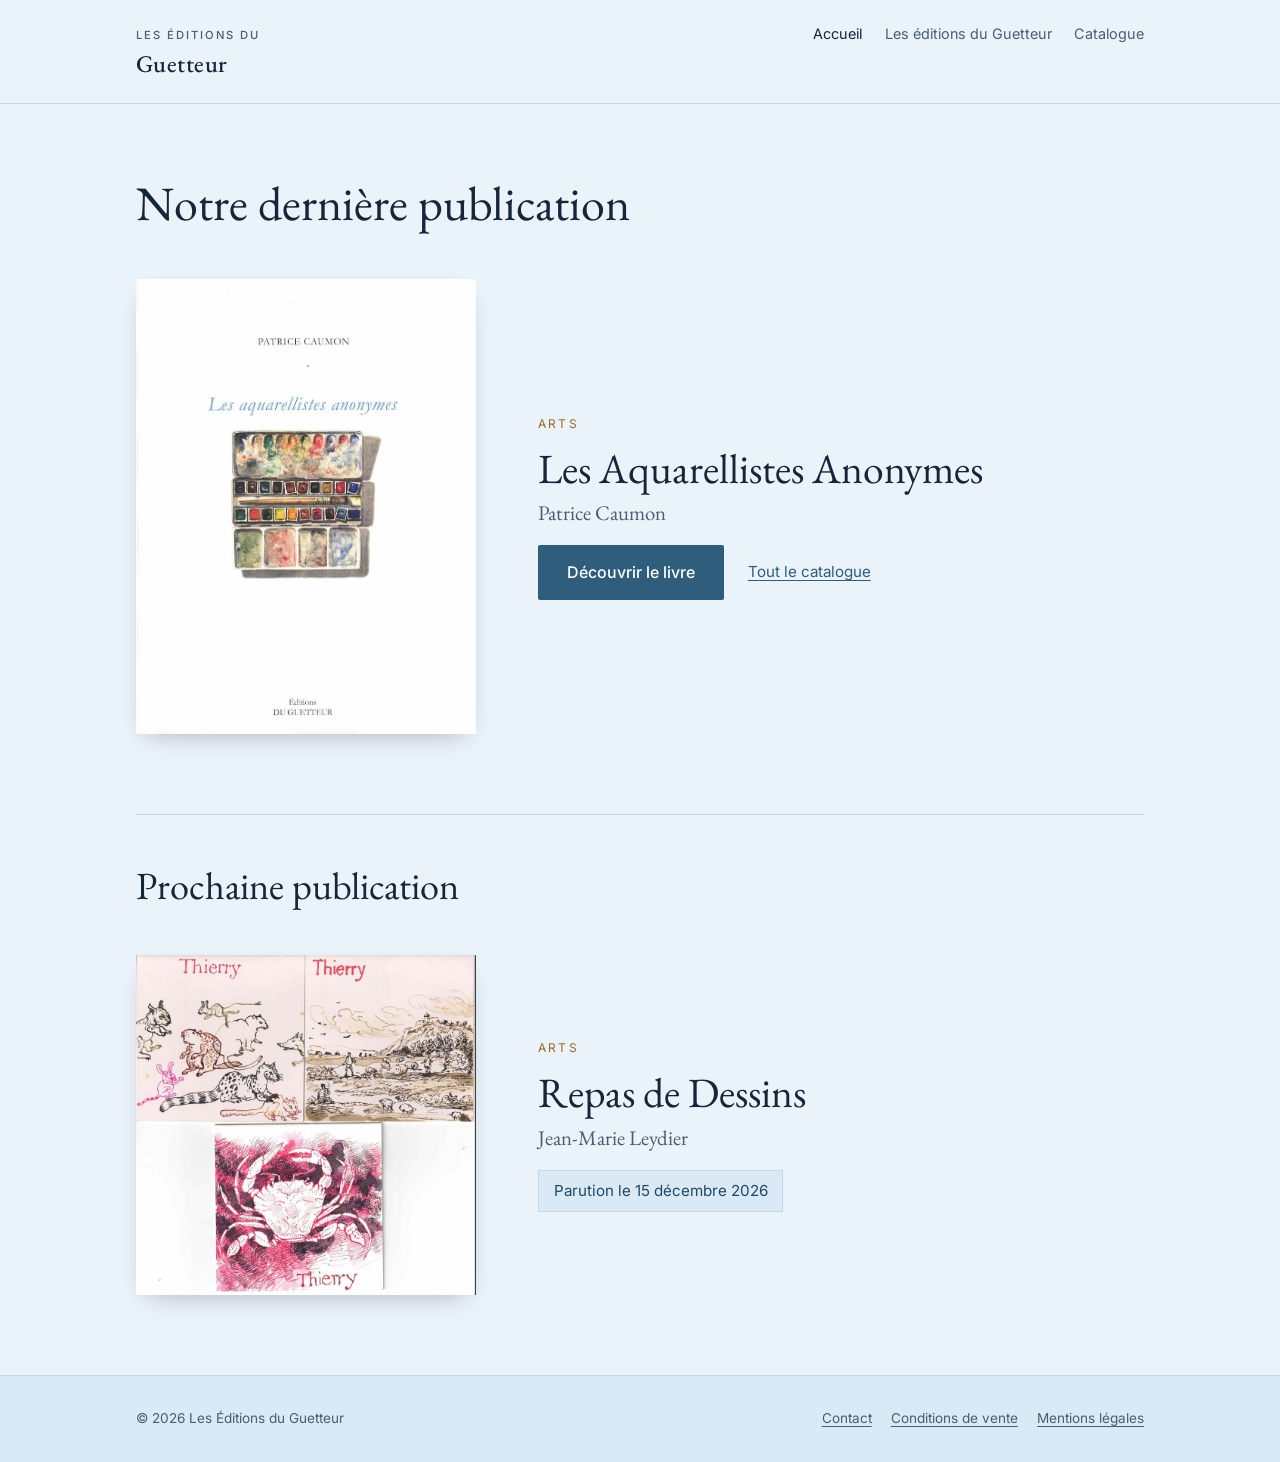
==== index.html @ 60688004 "Prochaine publication, livres à paraître, texte de la maison, détails du livre Co-Authored-By: Claud" ====
<!doctype html>
<html lang="fr">
<head>
  <meta charset="utf-8">
  <meta name="viewport" content="width=device-width, initial-scale=1">
  <meta name="robots" content="noindex"><!-- maquette : à retirer au lancement -->
  <title>Les Éditions du Guetteur</title>
  <meta name="description" content="Les Éditions du Guetteur publient quelques livres par an, en petite série.">
  <link rel="preconnect" href="https://fonts.googleapis.com">
  <link rel="preconnect" href="https://fonts.gstatic.com" crossorigin>
  <link href="https://fonts.googleapis.com/css2?family=EB+Garamond:ital,wght@0,400;0,500;1,400&family=Inter:wght@400;500&display=swap" rel="stylesheet">
  <link rel="stylesheet" href="style.css">
</head>
<body>
  <header class="entete">
    <div class="conteneur">
      <a class="marque" href="index.html"><small>Les Éditions du</small>Guetteur</a>
      <nav class="nav">
        <a href="index.html" aria-current="page">Accueil</a>
        <a href="a-propos.html">Les éditions du Guetteur</a>
        <a href="catalogue.html">Catalogue</a>
      </nav>
    </div>
  </header>

  <main class="conteneur">
    <section class="intro intro-courte">
      <h1>Notre dernière publication</h1>
    </section>

    <!-- Dernière parution : à remplacer par le nouveau livre à chaque publication
         (le livre figure aussi dans catalogue.html, dans sa rubrique) -->
    <section class="a-la-une" aria-labelledby="titre-une">
      <a class="a-la-une-couverture" href="livres/les-aquarellistes-anonymes.html" tabindex="-1" aria-hidden="true">
        <img class="couverture-img" src="img/aquarellistes-couverture.jpg" alt="" width="747" height="1000">
      </a>
      <div>
        <p class="surtitre">Arts</p>
        <h2 id="titre-une"><a href="livres/les-aquarellistes-anonymes.html">Les Aquarellistes Anonymes</a></h2>
        <p class="auteur">Patrice Caumon</p>
        <p class="liens">
          <a class="bouton" href="livres/les-aquarellistes-anonymes.html">Découvrir le livre</a>
          <a href="catalogue.html">Tout le catalogue</a>
        </p>
      </div>
    </section>

    <!-- Prochaine publication : à la date de sortie, ce livre devient la « dernière publication »
         ci-dessus et rejoint catalogue.html, dans sa rubrique -->
    <section class="a-venir" aria-labelledby="titre-a-venir" data-sortie="2026-12-15">
      <h2 class="titre-section" id="titre-a-venir">Prochaine publication</h2>
      <div class="a-la-une">
        <div class="a-la-une-couverture">
          <img class="couverture-img" src="img/repas-de-dessins-couverture.jpg" alt="Trois dessins de Jean-Marie Leydier : une ronde d'animaux, un paysage à l'encre sépia, un crabe rose et noir" width="900" height="900" loading="lazy">
        </div>
        <div>
          <p class="surtitre">Arts</p>
          <h3>Repas de Dessins</h3>
          <p class="auteur">Jean-Marie Leydier</p>
          <p class="sortie">Parution le <time datetime="2026-12-15">15 décembre 2026</time></p>
        </div>
      </div>
    </section>
  </main>

  <footer class="pied">
    <div class="conteneur">
      <span>© 2026 Les Éditions du Guetteur</span>
      <nav>
        <a href="a-propos.html">Contact</a>
        <a href="cgv.html">Conditions de vente</a>
        <a href="mentions-legales.html">Mentions légales</a>
      </nav>
    </div>
  </footer>
</body>
</html>
---- style.css ----
/* Les Éditions du Guetteur — feuille de style unique */

:root {
  --papier: #eaf3fa;        /* bleu clair */
  --papier-2: #d9e9f5;
  --encre: #16263a;
  --encre-douce: #4a5d72;
  --filet: #c3d7e8;
  --accent: #2f5d7c;        /* bleu aquarelle */
  --accent-fonce: #234863;
  --ocre: #9a6a28;
  --largeur: 1040px;
  --serif: "EB Garamond", Garamond, Georgia, serif;
  --sans: "Inter", system-ui, -apple-system, sans-serif;
}

* { box-sizing: border-box; }

html { -webkit-text-size-adjust: 100%; }

body {
  margin: 0;
  background: var(--papier);
  color: var(--encre);
  font-family: var(--serif);
  font-size: 1.2rem;
  line-height: 1.6;
}

img { max-width: 100%; display: block; }

a { color: var(--accent); text-underline-offset: 3px; }
a:hover { color: var(--accent-fonce); }

.conteneur {
  max-width: var(--largeur);
  margin: 0 auto;
  padding: 0 16px;
}

/* En-tête */

.entete {
  border-bottom: 1px solid var(--filet);
}
.entete .conteneur {
  display: flex;
  align-items: baseline;
  justify-content: space-between;
  gap: 1rem;
  flex-wrap: wrap;
  padding-top: 1.4rem;
  padding-bottom: 1.2rem;
}
.marque {
  font-size: 1.5rem;
  font-weight: 500;
  letter-spacing: .02em;
  color: var(--encre);
  text-decoration: none;
}
.marque small {
  display: block;
  font-family: var(--sans);
  font-size: .7rem;
  letter-spacing: .18em;
  text-transform: uppercase;
  color: var(--encre-douce);
}
.nav { display: flex; flex-wrap: wrap; gap: .4rem 1.4rem; font-family: var(--sans); font-size: .9rem; }
.nav a { color: var(--encre-douce); text-decoration: none; }
.nav a:hover, .nav a[aria-current] { color: var(--encre); }

/* Accueil */

.intro {
  padding: 4.5rem 0 3rem;
  max-width: 40rem;
}
.intro h1 {
  font-weight: 400;
  font-size: clamp(2rem, 5vw, 3rem);
  line-height: 1.15;
  margin: 0 0 1rem;
}
.intro p { color: var(--encre-douce); margin: 0; }

.surtitre {
  font-family: var(--sans);
  font-size: .75rem;
  letter-spacing: .18em;
  text-transform: uppercase;
  color: var(--ocre);
  margin: 0 0 .8rem;
}

/* Accueil : dernière parution */

.a-la-une {
  display: grid;
  grid-template-columns: minmax(0, 4fr) minmax(0, 7fr);
  gap: 3.5rem;
  align-items: center;
  padding: 1rem 0 5rem;
}
.a-la-une-couverture { display: block; max-width: 340px; color: inherit; text-decoration: none; }
.a-la-une-couverture:hover .couverture { transform: translateY(-4px); box-shadow: 0 18px 30px -12px rgba(31,29,26,.35); }
.a-la-une h2 {
  font-weight: 400;
  font-size: clamp(1.8rem, 4vw, 2.6rem);
  line-height: 1.1;
  margin: 0 0 .3rem;
}
.a-la-une h2 a { color: var(--encre); text-decoration: none; }
.a-la-une h2 a:hover { color: var(--accent); }
.a-la-une .auteur { font-size: 1.3rem; color: var(--encre-douce); margin: 0 0 1rem; }
.a-la-une .details { font-family: var(--sans); font-size: .9rem; color: var(--encre-douce); margin: 0 0 2rem; }
.a-la-une .liens { display: flex; align-items: center; gap: 1.5rem; flex-wrap: wrap; margin: 0; }
.a-la-une .liens a:not(.bouton) { font-family: var(--sans); font-size: .95rem; }

/* Accueil : prochaine publication */

.a-venir { border-top: 1px solid var(--filet); padding-top: 3rem; }
.titre-section {
  font-weight: 400;
  font-size: clamp(1.8rem, 4vw, 2.4rem);
  line-height: 1.15;
  margin: 0 0 2rem;
}
.a-venir h3 {
  font-weight: 400;
  font-size: clamp(1.8rem, 4vw, 2.6rem);
  line-height: 1.1;
  margin: 0 0 .3rem;
}
.a-venir .sortie {
  display: inline-block;
  font-family: var(--sans);
  font-size: .95rem;
  color: var(--accent-fonce);
  background: var(--papier-2);
  border: 1px solid var(--filet);
  padding: .5rem .9rem;
  margin: 0;
}
.a-venir .a-la-une-couverture,
.a-venir .a-la-une > div > * { animation: none; }

/* Accueil : apparition en douceur (CSS seul, sans JavaScript) */

@keyframes apparaitre {
  from { opacity: 0; transform: translateY(18px); }
  to   { opacity: 1; transform: none; }
}
@keyframes poser-livre {
  from { opacity: 0; transform: translateY(28px) rotate(-2deg); }
  to   { opacity: 1; transform: none; }
}
.intro-courte h1 { animation: apparaitre .9s ease-out both; }
.a-la-une-couverture { animation: poser-livre 1.1s cubic-bezier(.2,.7,.2,1) .25s both; }
.a-la-une > div > * { animation: apparaitre .8s ease-out both; }
.a-la-une > div > :nth-child(1) { animation-delay: .6s; }
.a-la-une > div > :nth-child(2) { animation-delay: .75s; }
.a-la-une > div > :nth-child(3) { animation-delay: .9s; }
.a-la-une > div > :nth-child(4) { animation-delay: 1.1s; }
.a-la-une .bouton { transition: background .2s ease, transform .2s ease; }
.a-la-une .bouton:hover { transform: translateY(-2px); }

@media (prefers-reduced-motion: reduce) {
  .intro-courte h1, .a-la-une-couverture, .a-la-une > div > * { animation: none; }
}

/* Catalogue : livre à paraître */

.catalogue { align-items: start; }
.vignette { position: relative; }
.bandeau {
  position: absolute;
  top: .7rem;
  left: .7rem;
  font-family: var(--sans);
  font-size: .72rem;
  font-weight: 500;
  letter-spacing: .12em;
  text-transform: uppercase;
  color: #fff;
  background: var(--accent);
  padding: .35rem .6rem;
}
.fiche-a-paraitre { cursor: default; }
.bandeau-bas { top: auto; left: auto; bottom: 2.6rem; right: .7rem; }

/* Livres tests (fictifs, à retirer avant le lancement) */
.fiche-test { cursor: default; }
.bandeau-test { background: var(--ocre); top: auto; left: auto; bottom: 2.6rem; right: .7rem; }
.vignette .bandeau { z-index: 1; }
.couverture.teinte-ocre::before {
  background:
    radial-gradient(ellipse 50% 35% at 35% 60%, rgba(192,138,62,.45), transparent 70%),
    radial-gradient(ellipse 35% 25% at 70% 70%, rgba(154,106,40,.30), transparent 70%);
}
.couverture.teinte-vert::before {
  background:
    radial-gradient(ellipse 50% 35% at 40% 60%, rgba(122,150,98,.45), transparent 70%),
    radial-gradient(ellipse 35% 25% at 70% 50%, rgba(47,93,124,.25), transparent 70%);
}
.couverture.teinte-gris::before {
  background:
    radial-gradient(ellipse 55% 35% at 45% 62%, rgba(74,93,114,.40), transparent 70%),
    radial-gradient(ellipse 30% 22% at 70% 72%, rgba(22,38,58,.25), transparent 70%);
}
.fiche .details-fiche { font-family: var(--sans); font-size: .8rem; line-height: 1.5; margin-top: .4rem; }

/* Catalogue : rubriques */

.intro-courte { padding-bottom: 1rem; }
.rubrique { padding: 1.5rem 0 1rem; border-top: 1px solid var(--filet); }
.rubrique:last-child { padding-bottom: 4rem; }
.rubrique h2 { font-weight: 500; font-size: 1.6rem; margin: 0 0 1.5rem; }
.rubrique .catalogue { padding: 0 0 2rem; }
.rubrique .vide { color: var(--encre-douce); font-style: italic; margin: 0 0 2rem; }

.catalogue {
  display: grid;
  grid-template-columns: repeat(auto-fill, minmax(150px, 230px));
  gap: 2.5rem 1.5rem;
  padding: 1rem 0 5rem;
}
.fiche { text-decoration: none; color: inherit; }
.fiche h3 { font-weight: 500; font-size: 1.25rem; margin: 1rem 0 .1rem; line-height: 1.25; }
.fiche p { margin: 0; color: var(--encre-douce); font-size: 1rem; }
.fiche:hover .couverture { transform: translateY(-4px); box-shadow: 0 18px 30px -12px rgba(31,29,26,.35); }

/* Vraie couverture (image) */

.couverture-img {
  width: 100%;
  height: auto;
  background: #fff;
  box-shadow: 0 10px 24px -12px rgba(31,29,26,.35);
  transition: transform .25s ease, box-shadow .25s ease;
}
.fiche:hover .couverture-img,
.a-la-une-couverture:hover .couverture-img { transform: translateY(-4px); box-shadow: 0 18px 30px -12px rgba(31,29,26,.35); }
.livre .couverture-img { max-width: 420px; }

/* Couverture typographique (en attendant la vraie) */

.couverture {
  aspect-ratio: 2 / 3;
  position: relative;
  overflow: hidden;
  background: #fbf9f4;
  box-shadow: 0 10px 24px -12px rgba(31,29,26,.35);
  transition: transform .25s ease, box-shadow .25s ease;
  display: flex;
  flex-direction: column;
  justify-content: space-between;
  padding: 9% 10%;
  color: var(--encre);
}
.couverture::before {
  content: "";
  position: absolute;
  inset: -10%;
  background:
    radial-gradient(ellipse 45% 30% at 30% 55%, rgba(47,93,124,.38), transparent 70%),
    radial-gradient(ellipse 35% 28% at 68% 62%, rgba(192,138,62,.35), transparent 70%),
    radial-gradient(ellipse 30% 22% at 52% 74%, rgba(122,150,98,.30), transparent 70%);
  filter: blur(6px);
}
.couverture > * { position: relative; }
.couverture .c-auteur {
  font-family: var(--sans);
  font-size: clamp(.55rem, 1.6vw, .8rem);
  letter-spacing: .2em;
  text-transform: uppercase;
}
.couverture .c-titre {
  font-size: clamp(1.3rem, 4vw, 2.2rem);
  line-height: 1.05;
  font-weight: 500;
}
.couverture .c-editeur {
  font-family: var(--sans);
  font-size: clamp(.5rem, 1.4vw, .7rem);
  letter-spacing: .14em;
  text-transform: uppercase;
  color: var(--encre-douce);
}

/* Page livre */

.livre {
  display: grid;
  grid-template-columns: minmax(0, 5fr) minmax(0, 7fr);
  gap: 4rem;
  padding: 4rem 0;
  align-items: start;
}
.livre h1 {
  font-weight: 400;
  font-size: clamp(2rem, 5vw, 3rem);
  line-height: 1.1;
  margin: 0 0 .3rem;
}
.livre .auteur { font-size: 1.3rem; color: var(--encre-douce); margin: 0 0 2rem; }

.achat {
  display: flex;
  align-items: center;
  gap: 1.5rem;
  flex-wrap: wrap;
  padding: 1.4rem 0;
  border-top: 1px solid var(--filet);
  border-bottom: 1px solid var(--filet);
  margin-bottom: 2rem;
}
.prix { font-size: 2rem; }
.prix small { display: block; font-family: var(--sans); font-size: .75rem; color: var(--encre-douce); }
.bouton {
  display: inline-block;
  background: var(--accent);
  color: #fff;
  font-family: var(--sans);
  font-size: 1rem;
  font-weight: 500;
  padding: .9rem 1.8rem;
  border-radius: 2px;
  text-decoration: none;
}
.bouton:hover { background: var(--accent-fonce); color: #fff; }
.achat .note { font-family: var(--sans); font-size: .8rem; color: var(--encre-douce); flex-basis: 100%; margin: 0; }

.caracteristiques {
  font-family: var(--sans);
  font-size: .9rem;
  display: grid;
  grid-template-columns: auto 1fr;
  gap: .4rem 1.5rem;
  margin: 2rem 0 0;
}
.caracteristiques dt { color: var(--encre-douce); }
.caracteristiques dd { margin: 0; }

.photo-lecture { margin: 3rem 0 0; }
.photo-lecture figcaption { font-family: var(--sans); font-size: .8rem; color: var(--encre-douce); margin-top: .5rem; }

/* Page livre : l'auteur, extraits */

.livre-suite { border-top: 1px solid var(--filet); padding: 2.5rem 0; }
.livre-suite:last-child { padding-bottom: 5rem; }
.livre-suite h2 { font-weight: 500; font-size: 1.6rem; margin: 0 0 1.2rem; }
.livre-suite > p { max-width: 42rem; }
.pages-livre { margin: 0 0 2.5rem; }
.pages-livre img { width: 100%; height: auto; box-shadow: 0 10px 24px -12px rgba(31,29,26,.35); }
.pages-livre figcaption { font-family: var(--sans); font-size: .8rem; color: var(--encre-douce); margin-top: .5rem; }
.extraits { max-width: 42rem; }
.extraits blockquote { margin: 0; padding: 0 0 1.6rem; font-style: italic; }
.extraits blockquote + blockquote::before { content: "★"; display: block; text-align: center; font-style: normal; font-size: .9rem; color: var(--encre-douce); margin-bottom: 1.6rem; }
.extraits p { margin: 0; }

/* Pages de texte */

.texte { max-width: 42rem; padding: 4rem 0 5rem; }
.texte h1 { font-weight: 400; font-size: 2.4rem; margin: 0 0 2rem; }
.texte h2 { font-weight: 500; font-size: 1.35rem; margin: 2.2rem 0 .6rem; }
.texte .chapeau { font-size: 1.4rem; margin-bottom: 1.4rem; }
.domaines { list-style: none; padding: 0; margin: .4rem 0 1.6rem; display: flex; flex-wrap: wrap; gap: .6rem; }
.domaines a {
  display: inline-block;
  font-family: var(--sans);
  font-size: .9rem;
  text-decoration: none;
  color: var(--accent-fonce);
  background: var(--papier-2);
  border: 1px solid var(--filet);
  padding: .45rem .9rem;
}
.domaines a:hover { background: var(--filet); }

/* Pied de page */

.pied {
  border-top: 1px solid var(--filet);
  background: var(--papier-2);
  font-family: var(--sans);
  font-size: .85rem;
  color: var(--encre-douce);
}
.pied .conteneur {
  display: flex;
  justify-content: space-between;
  gap: 1rem;
  flex-wrap: wrap;
  padding-top: 2rem;
  padding-bottom: 2rem;
}
.pied a { color: var(--encre-douce); }
.pied nav { display: flex; gap: 1.2rem; flex-wrap: wrap; }

@media (max-width: 720px) {
  .livre { grid-template-columns: 1fr; gap: 2rem; padding: 2rem 0; }
  .livre .couverture, .livre .couverture-img { max-width: 280px; }
  .intro { padding: 3rem 0 2rem; }
  .a-la-une { grid-template-columns: 1fr; gap: 2rem; padding-bottom: 3.5rem; }
  .a-la-une-couverture { max-width: 260px; }
}
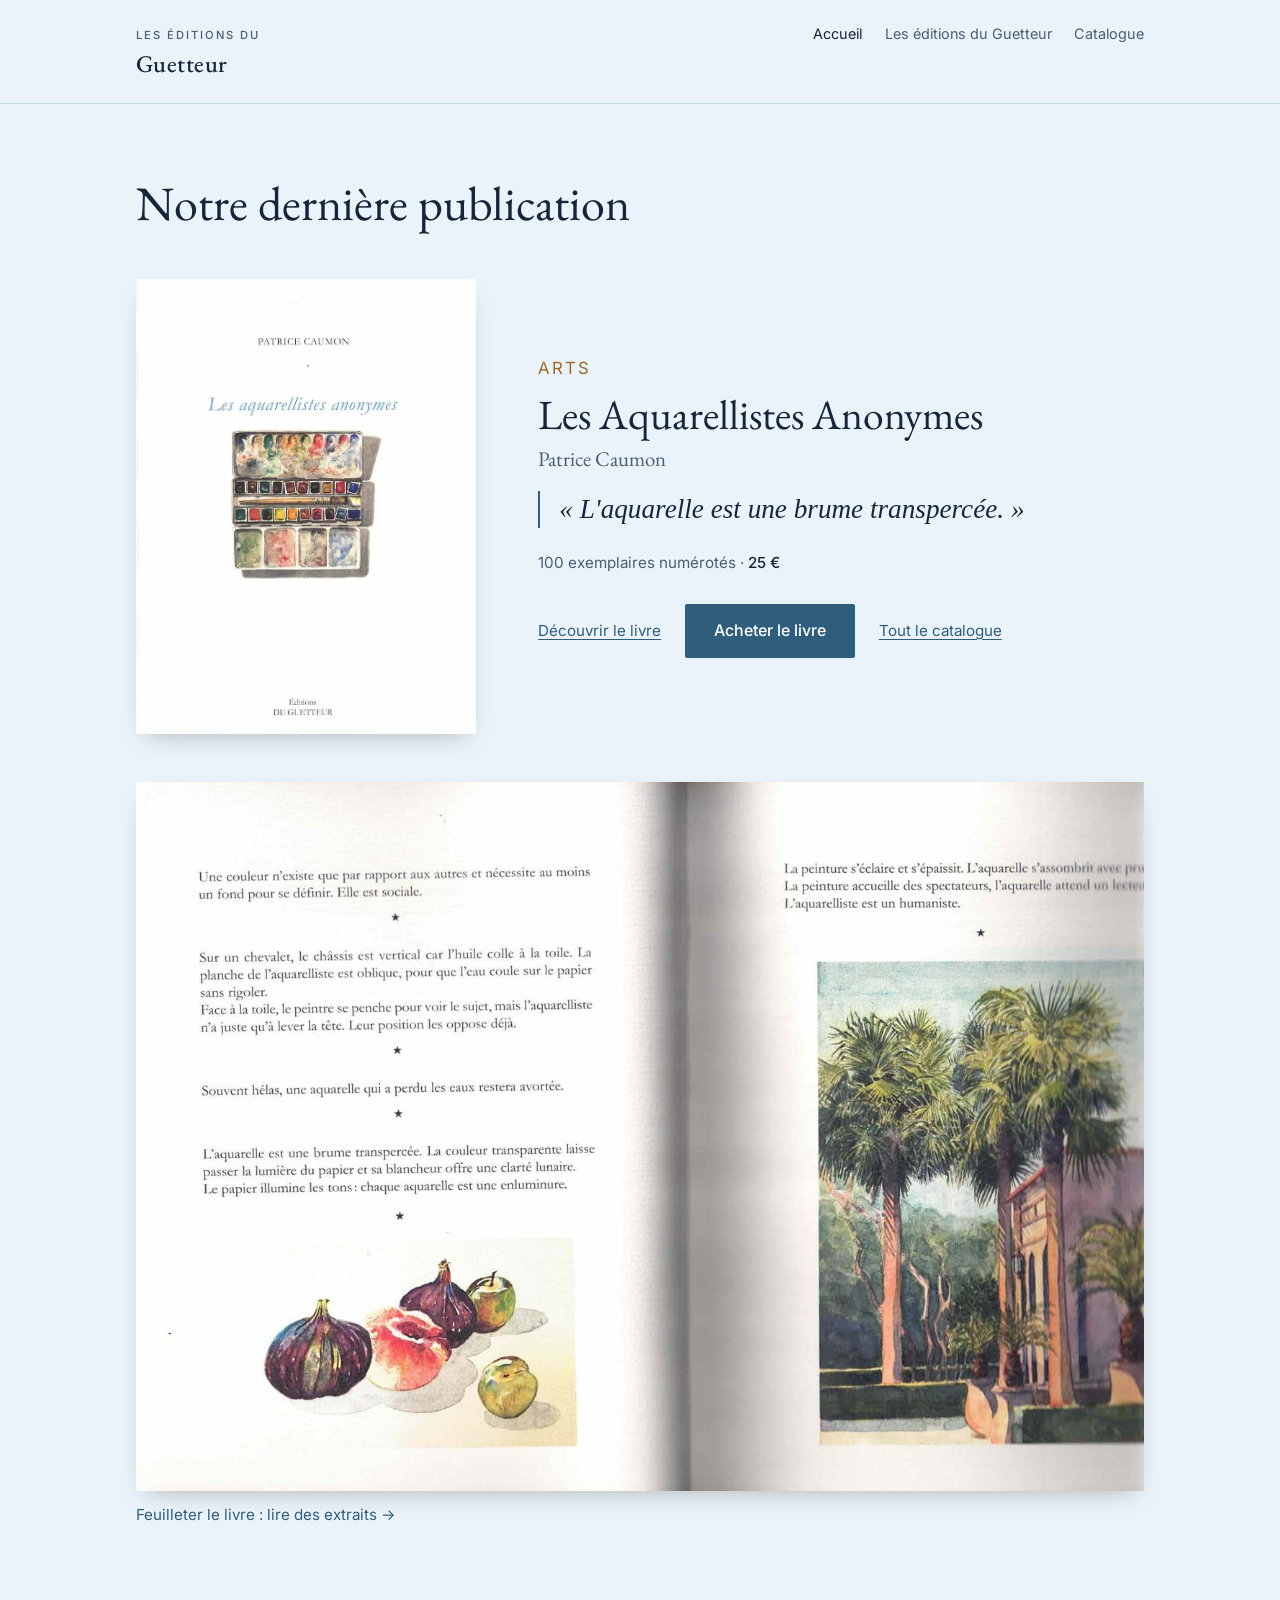
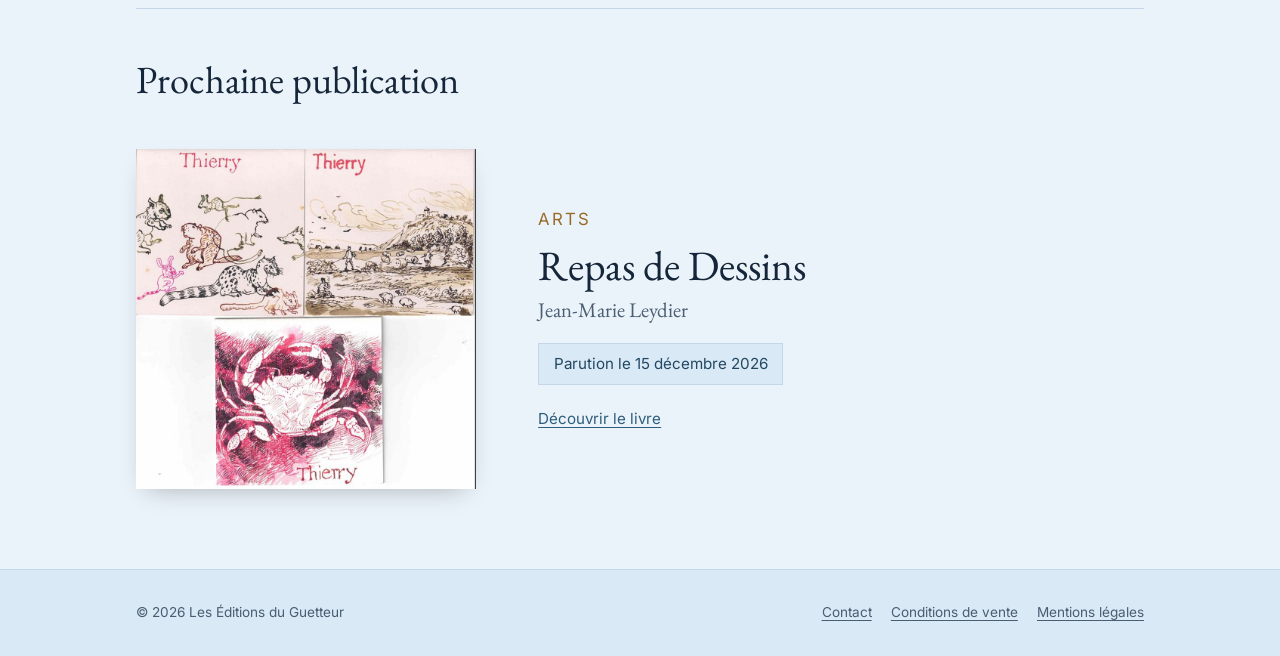
==== commit 183703ee: "Auteur et bibliographie, accueil enrichi, pages à paraître, mentions légales Co-Authored-By: Claude " ====
--- a/index.html
+++ b/index.html
@@ -38,26 +38,37 @@
         <p class="surtitre">Arts</p>
         <h2 id="titre-une"><a href="livres/les-aquarellistes-anonymes.html">Les Aquarellistes Anonymes</a></h2>
         <p class="auteur">Patrice Caumon</p>
+        <blockquote class="citation-une"><p>«&nbsp;L'aquarelle est une brume transpercée.&nbsp;»</p></blockquote>
+        <p class="rarete">100 exemplaires numérotés · <strong>25&nbsp;€</strong></p>
         <p class="liens">
-          <a class="bouton" href="livres/les-aquarellistes-anonymes.html">Découvrir le livre</a>
+          <a href="livres/les-aquarellistes-anonymes.html">Découvrir le livre</a>
+          <!-- STRIPE : quand le lien de paiement existera, ce bouton pourra pointer directement dessus -->
+          <a class="bouton" href="livres/les-aquarellistes-anonymes.html#achat">Acheter le livre</a>
           <a href="catalogue.html">Tout le catalogue</a>
         </p>
       </div>
     </section>
+
+    <!-- Feuilleter : une double page du livre en vente -->
+    <a class="feuilleter" href="livres/les-aquarellistes-anonymes.html#titre-extraits">
+      <img src="img/aquarellistes-pages.jpg" alt="Double page des Aquarellistes Anonymes : courts textes sur l'aquarelle, une nature morte aux figues et un paysage de palmiers" width="1400" height="984" loading="lazy">
+      <span class="feuilleter-legende">Feuilleter le livre : lire des extraits →</span>
+    </a>
 
     <!-- Prochaine publication : à la date de sortie, ce livre devient la « dernière publication »
          ci-dessus et rejoint catalogue.html, dans sa rubrique -->
     <section class="a-venir" aria-labelledby="titre-a-venir" data-sortie="2026-12-15">
       <h2 class="titre-section" id="titre-a-venir">Prochaine publication</h2>
       <div class="a-la-une">
-        <div class="a-la-une-couverture">
-          <img class="couverture-img" src="img/repas-de-dessins-couverture.jpg" alt="Trois dessins de Jean-Marie Leydier : une ronde d'animaux, un paysage à l'encre sépia, un crabe rose et noir" width="900" height="900" loading="lazy">
-        </div>
+        <a class="a-la-une-couverture" href="livres/repas-de-dessins.html" tabindex="-1" aria-hidden="true">
+          <img class="couverture-img" src="img/repas-de-dessins-couverture.jpg" alt="" width="900" height="900" loading="lazy">
+        </a>
         <div>
           <p class="surtitre">Arts</p>
-          <h3>Repas de Dessins</h3>
+          <h3><a href="livres/repas-de-dessins.html">Repas de Dessins</a></h3>
           <p class="auteur">Jean-Marie Leydier</p>
           <p class="sortie">Parution le <time datetime="2026-12-15">15 décembre 2026</time></p>
+          <p class="liens"><a href="livres/repas-de-dessins.html">Découvrir le livre</a></p>
         </div>
       </div>
     </section>
--- a/style.css
+++ b/style.css
@@ -118,6 +118,40 @@
 .a-la-une .liens { display: flex; align-items: center; gap: 1.5rem; flex-wrap: wrap; margin: 0; }
 .a-la-une .liens a:not(.bouton) { font-family: var(--sans); font-size: .95rem; }
 
+/* Accueil : nom du domaine (Arts, Nouvelles et récits, Documents) plus grand */
+.a-la-une .surtitre { font-size: 1.05rem; letter-spacing: .14em; margin-bottom: .6rem; }
+
+/* Accueil : citation, rareté, feuilleter */
+
+.citation-une {
+  margin: 0 0 1.4rem;
+  padding-left: 1.2rem;
+  border-left: 2px solid var(--accent);
+  font-style: italic;
+  font-size: clamp(1.3rem, 2.6vw, 1.7rem);
+  line-height: 1.35;
+  color: var(--encre);
+}
+.citation-une p { margin: 0; }
+.rarete { font-family: var(--sans); font-size: .95rem; color: var(--encre-douce); margin: 0 0 1.8rem; }
+.rarete strong { color: var(--encre); font-weight: 500; }
+
+.feuilleter {
+  display: block;
+  margin: -2rem 0 5rem;
+  text-decoration: none;
+  color: var(--accent);
+}
+.feuilleter img {
+  width: 100%;
+  height: auto;
+  box-shadow: 0 10px 24px -12px rgba(31,29,26,.35);
+  transition: transform .25s ease, box-shadow .25s ease;
+}
+.feuilleter:hover img { transform: translateY(-3px); box-shadow: 0 18px 30px -12px rgba(31,29,26,.35); }
+.feuilleter-legende { display: block; font-family: var(--sans); font-size: .95rem; margin-top: .8rem; }
+.feuilleter:hover .feuilleter-legende { color: var(--accent-fonce); text-decoration: underline; text-underline-offset: 3px; }
+
 /* Accueil : prochaine publication */
 
 .a-venir { border-top: 1px solid var(--filet); padding-top: 3rem; }
@@ -133,6 +167,9 @@
   line-height: 1.1;
   margin: 0 0 .3rem;
 }
+.a-venir h3 a { color: var(--encre); text-decoration: none; }
+.a-venir h3 a:hover { color: var(--accent); }
+.a-venir .liens { margin-top: 1.4rem; }
 .a-venir .sortie {
   display: inline-block;
   font-family: var(--sans);
@@ -162,12 +199,15 @@
 .a-la-une > div > :nth-child(1) { animation-delay: .6s; }
 .a-la-une > div > :nth-child(2) { animation-delay: .75s; }
 .a-la-une > div > :nth-child(3) { animation-delay: .9s; }
-.a-la-une > div > :nth-child(4) { animation-delay: 1.1s; }
+.a-la-une > div > :nth-child(4) { animation-delay: 1.05s; }
+.a-la-une > div > :nth-child(5) { animation-delay: 1.2s; }
+.a-la-une > div > :nth-child(6) { animation-delay: 1.35s; }
+.feuilleter { animation: apparaitre .9s ease-out 1.5s both; }
 .a-la-une .bouton { transition: background .2s ease, transform .2s ease; }
 .a-la-une .bouton:hover { transform: translateY(-2px); }
 
 @media (prefers-reduced-motion: reduce) {
-  .intro-courte h1, .a-la-une-couverture, .a-la-une > div > * { animation: none; }
+  .intro-courte h1, .a-la-une-couverture, .a-la-une > div > *, .feuilleter { animation: none; }
 }
 
 /* Catalogue : livre à paraître */
@@ -187,7 +227,6 @@
   background: var(--accent);
   padding: .35rem .6rem;
 }
-.fiche-a-paraitre { cursor: default; }
 .bandeau-bas { top: auto; left: auto; bottom: 2.6rem; right: .7rem; }
 
 /* Livres tests (fictifs, à retirer avant le lancement) */
@@ -332,6 +371,24 @@
 .bouton:hover { background: var(--accent-fonce); color: #fff; }
 .achat .note { font-family: var(--sans); font-size: .8rem; color: var(--encre-douce); flex-basis: 100%; margin: 0; }
 
+.parution {
+  padding: 1.4rem 0;
+  border-top: 1px solid var(--filet);
+  border-bottom: 1px solid var(--filet);
+  margin-bottom: 2rem;
+}
+.parution-date {
+  display: inline-block;
+  font-family: var(--sans);
+  font-size: 1.05rem;
+  color: var(--accent-fonce);
+  background: var(--papier-2);
+  border: 1px solid var(--filet);
+  padding: .6rem 1rem;
+  margin: 0 0 .8rem;
+}
+.parution .note { font-family: var(--sans); font-size: .8rem; color: var(--encre-douce); margin: 0; }
+
 .caracteristiques {
   font-family: var(--sans);
   font-size: .9rem;
@@ -360,6 +417,18 @@
 .extraits blockquote + blockquote::before { content: "★"; display: block; text-align: center; font-style: normal; font-size: .9rem; color: var(--encre-douce); margin-bottom: 1.6rem; }
 .extraits p { margin: 0; }
 
+.biblio { list-style: none; padding: 0; margin: 0 0 2rem; max-width: 42rem; display: grid; gap: 1rem; }
+.biblio li { font-family: var(--sans); font-size: .9rem; color: var(--encre-douce); line-height: 1.5; }
+.biblio .b-titre {
+  display: block;
+  font-family: var(--serif);
+  font-size: 1.05rem;
+  font-variant: small-caps;
+  letter-spacing: .03em;
+  color: var(--encre);
+}
+.biblio-note { max-width: 42rem; font-style: italic; color: var(--encre-douce); }
+
 /* Pages de texte */
 
 .texte { max-width: 42rem; padding: 4rem 0 5rem; }
@@ -370,12 +439,12 @@
 .domaines a {
   display: inline-block;
   font-family: var(--sans);
-  font-size: .9rem;
+  font-size: 1.15rem;
   text-decoration: none;
   color: var(--accent-fonce);
   background: var(--papier-2);
   border: 1px solid var(--filet);
-  padding: .45rem .9rem;
+  padding: .6rem 1.2rem;
 }
 .domaines a:hover { background: var(--filet); }
 
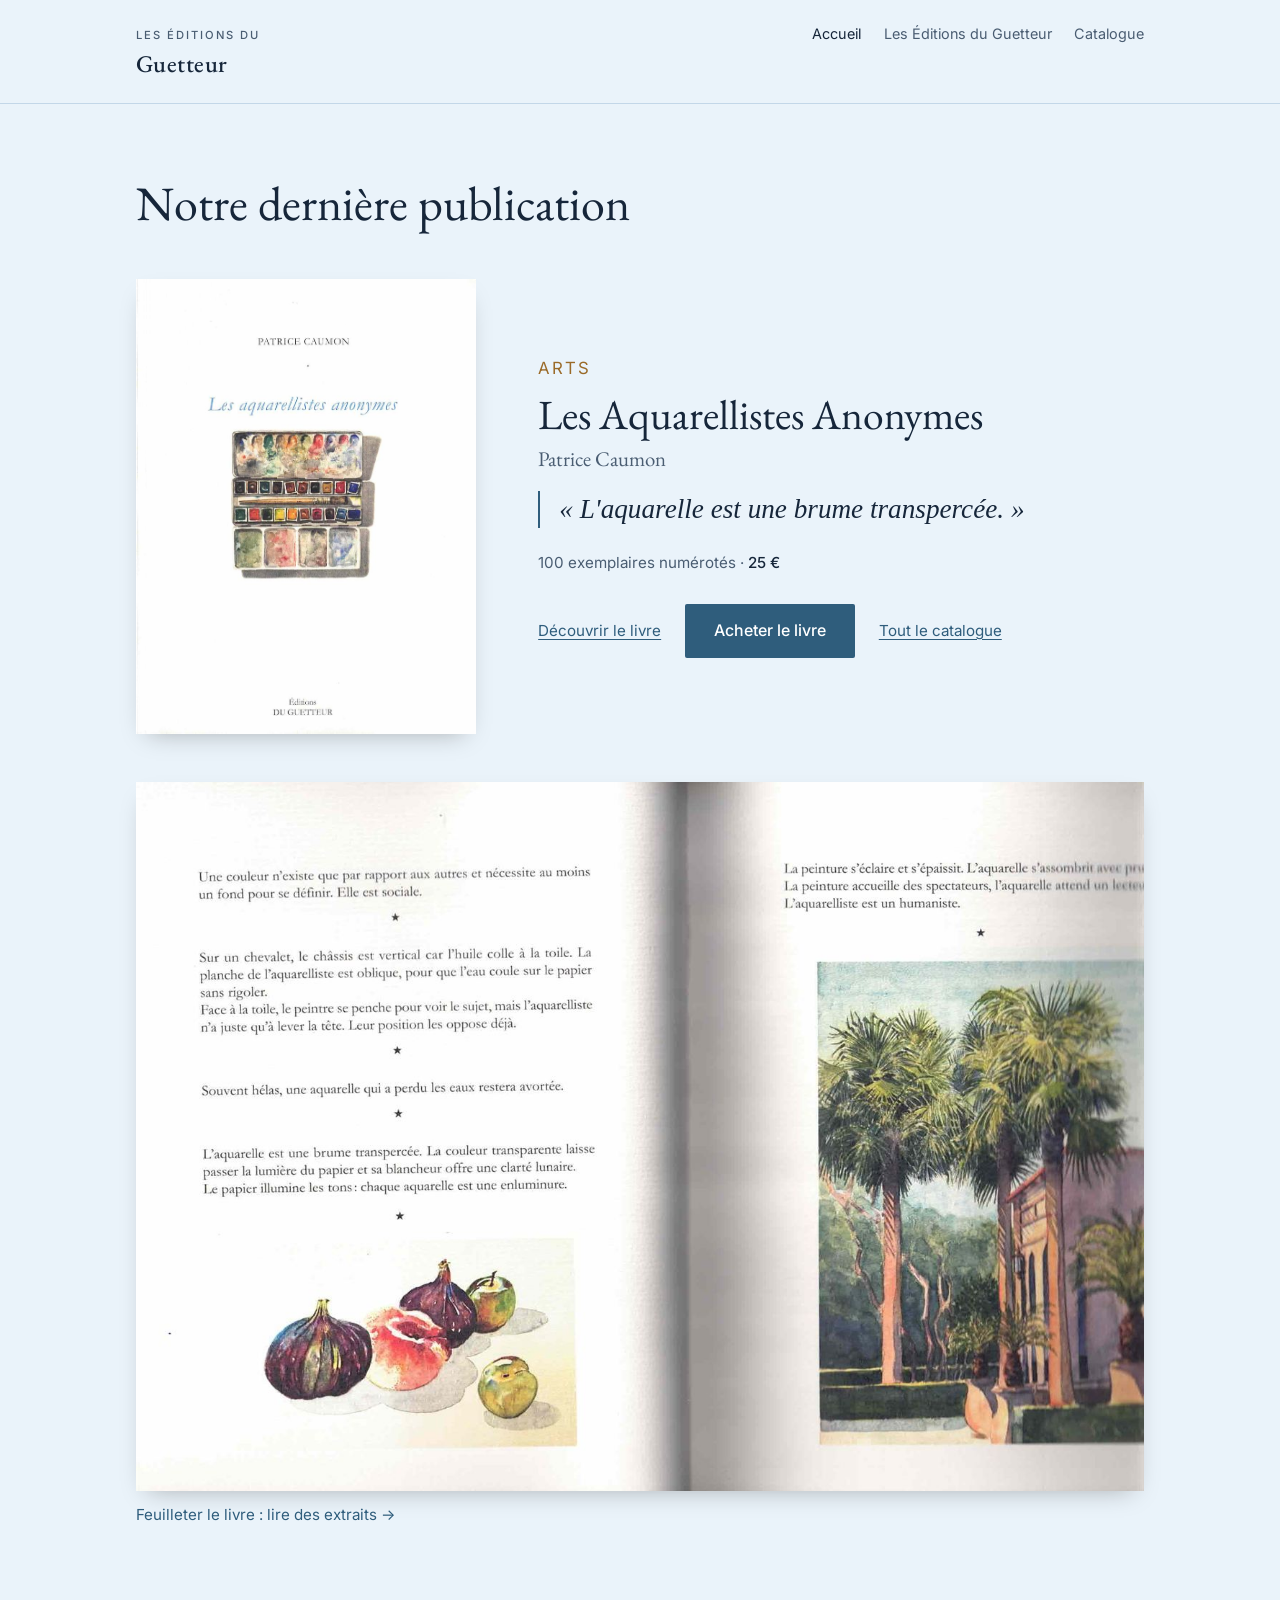
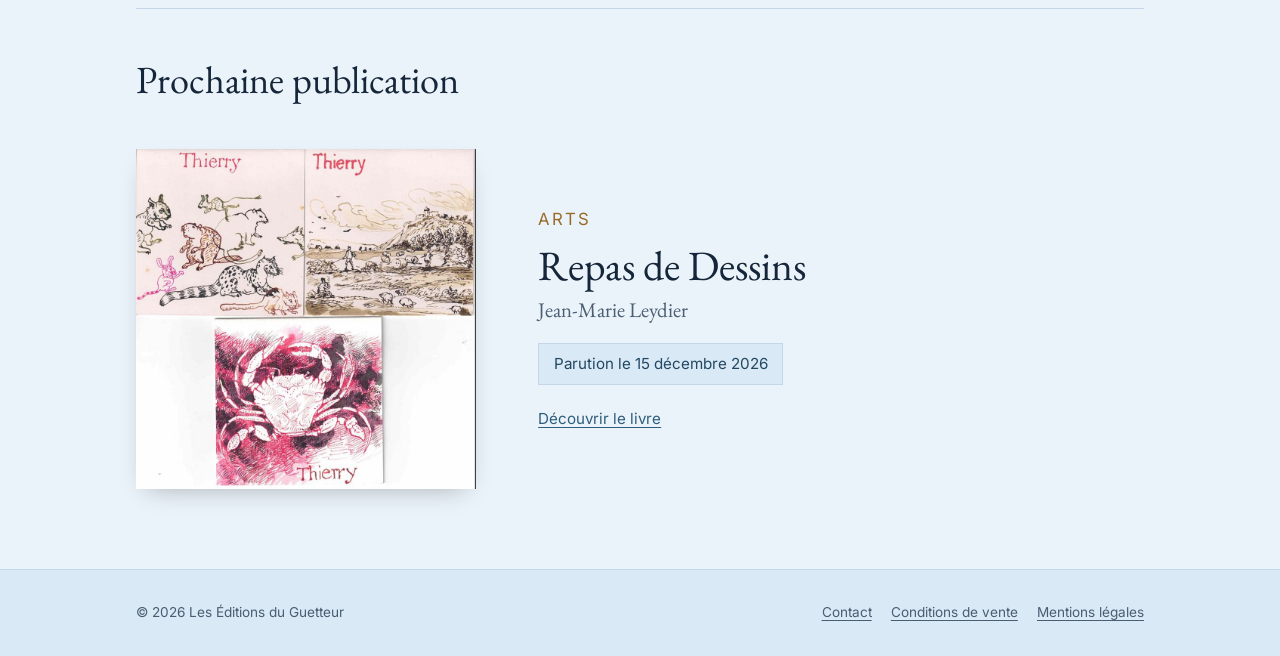
==== commit 669dc57e: "Présentation des Aquarellistes, menu « Les Éditions », volets lecteurs/auteurs et envoi de manuscrit" ====
--- a/index.html
+++ b/index.html
@@ -17,7 +17,7 @@
       <a class="marque" href="index.html"><small>Les Éditions du</small>Guetteur</a>
       <nav class="nav">
         <a href="index.html" aria-current="page">Accueil</a>
-        <a href="a-propos.html">Les éditions du Guetteur</a>
+        <a href="a-propos.html">Les Éditions du Guetteur</a>
         <a href="catalogue.html">Catalogue</a>
       </nav>
     </div>
--- a/style.css
+++ b/style.css
@@ -448,6 +448,33 @@
 }
 .domaines a:hover { background: var(--filet); }
 
+/* Page « Les Éditions du Guetteur » : deux volets, lecteurs et auteurs */
+.volet {
+  border-left: 3px solid var(--accent);
+  padding: .2rem 0 .2rem 1.4rem;
+  margin: 0 0 2.4rem;
+}
+.volet h2 { margin-top: 0; font-size: 1.5rem; }
+.volet > p { margin: 0 0 .8rem; }
+.volet .domaines { margin-bottom: 0; }
+.manuscrit {
+  background: var(--papier-2);
+  border: 1px solid var(--filet);
+  padding: 1.2rem 1.4rem;
+  margin-top: 1.2rem;
+}
+.manuscrit h3 {
+  font-family: var(--sans);
+  font-size: .8rem;
+  font-weight: 500;
+  letter-spacing: .14em;
+  text-transform: uppercase;
+  color: var(--ocre);
+  margin: 0 0 .6rem;
+}
+.manuscrit p { margin: 0 0 .7rem; font-size: 1.1rem; }
+.manuscrit p:last-child { margin-bottom: 0; }
+
 /* Pied de page */
 
 .pied {
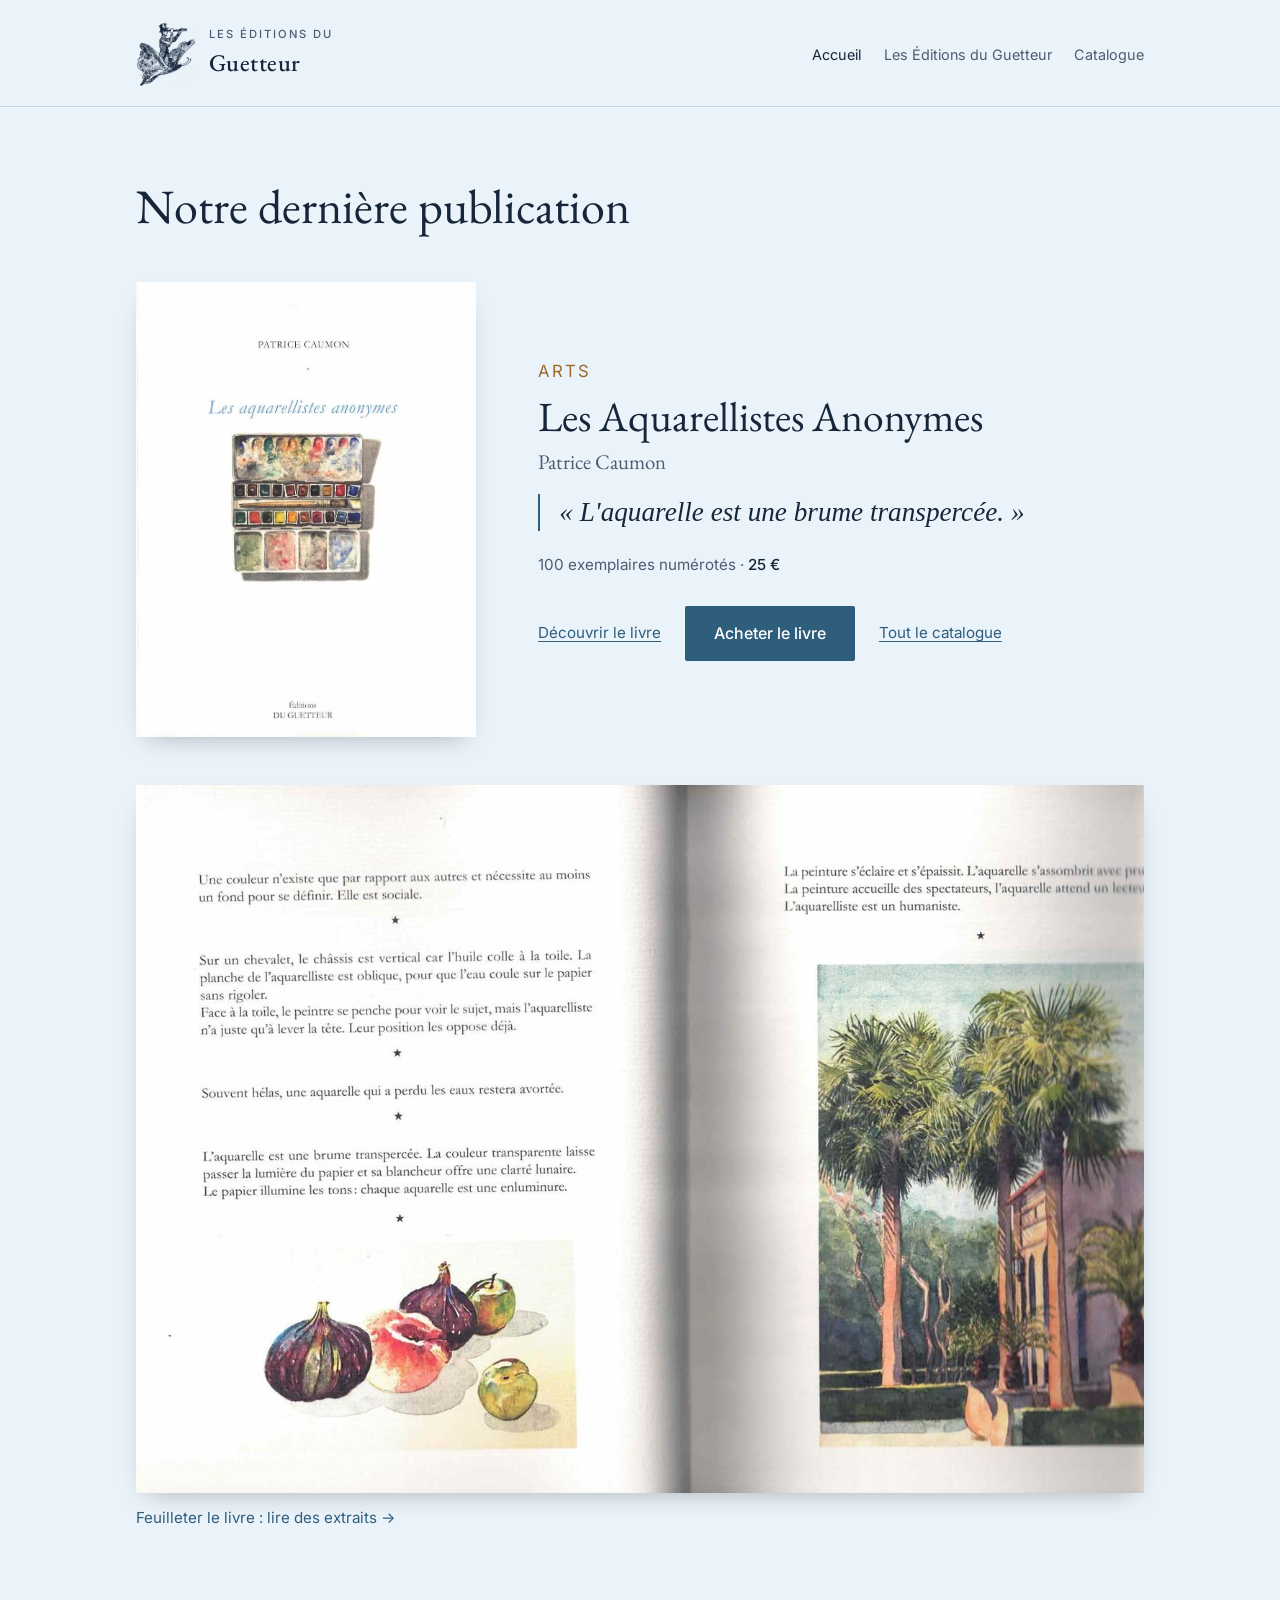
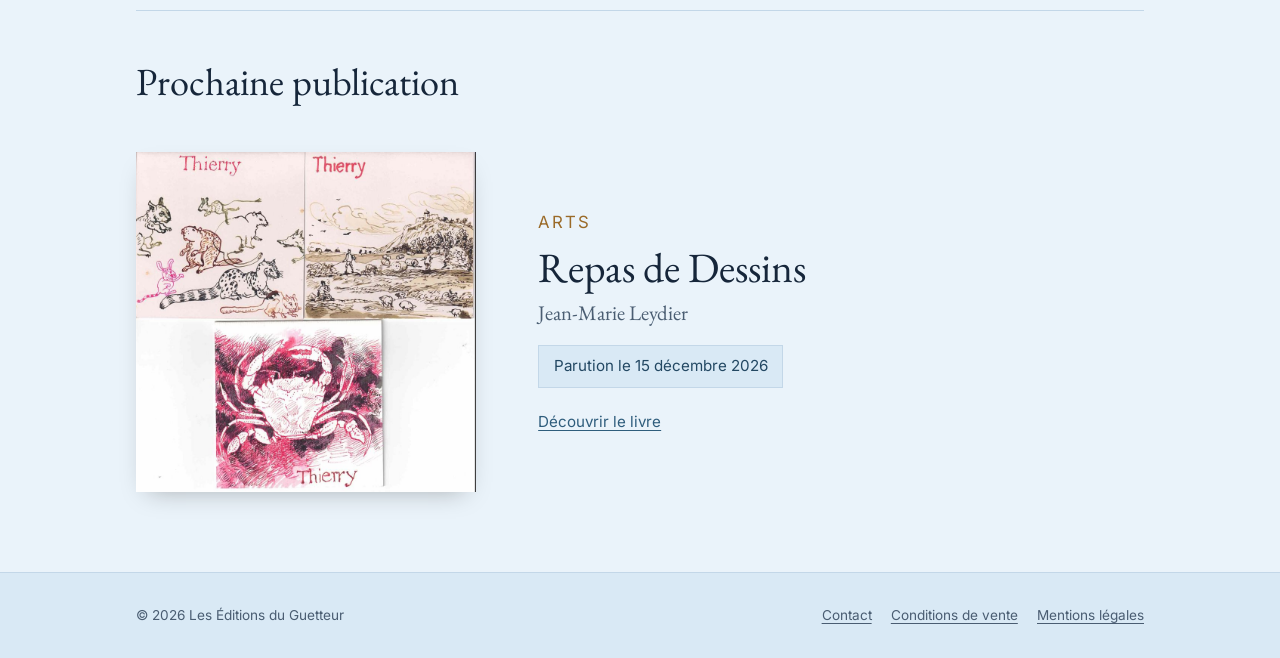
==== commit c42db6d6: "Logo du guetteur au papillon, nouvelle photo des Aquarellistes, domaine Traits d'esprit Co-Authored-" ====
--- a/index.html
+++ b/index.html
@@ -14,7 +14,7 @@
 <body>
   <header class="entete">
     <div class="conteneur">
-      <a class="marque" href="index.html"><small>Les Éditions du</small>Guetteur</a>
+      <a class="marque" href="index.html"><img src="img/logo-guetteur.png" alt="" width="150" height="160"><span><small>Les Éditions du</small>Guetteur</span></a>
       <nav class="nav">
         <a href="index.html" aria-current="page">Accueil</a>
         <a href="a-propos.html">Les Éditions du Guetteur</a>
--- a/style.css
+++ b/style.css
@@ -53,12 +53,17 @@
   padding-bottom: 1.2rem;
 }
 .marque {
+  display: flex;
+  align-items: center;
+  gap: .8rem;
   font-size: 1.5rem;
   font-weight: 500;
   letter-spacing: .02em;
   color: var(--encre);
   text-decoration: none;
 }
+.marque img { height: 64px; width: auto; }
+.entete .conteneur { align-items: center; }
 .marque small {
   display: block;
   font-family: var(--sans);
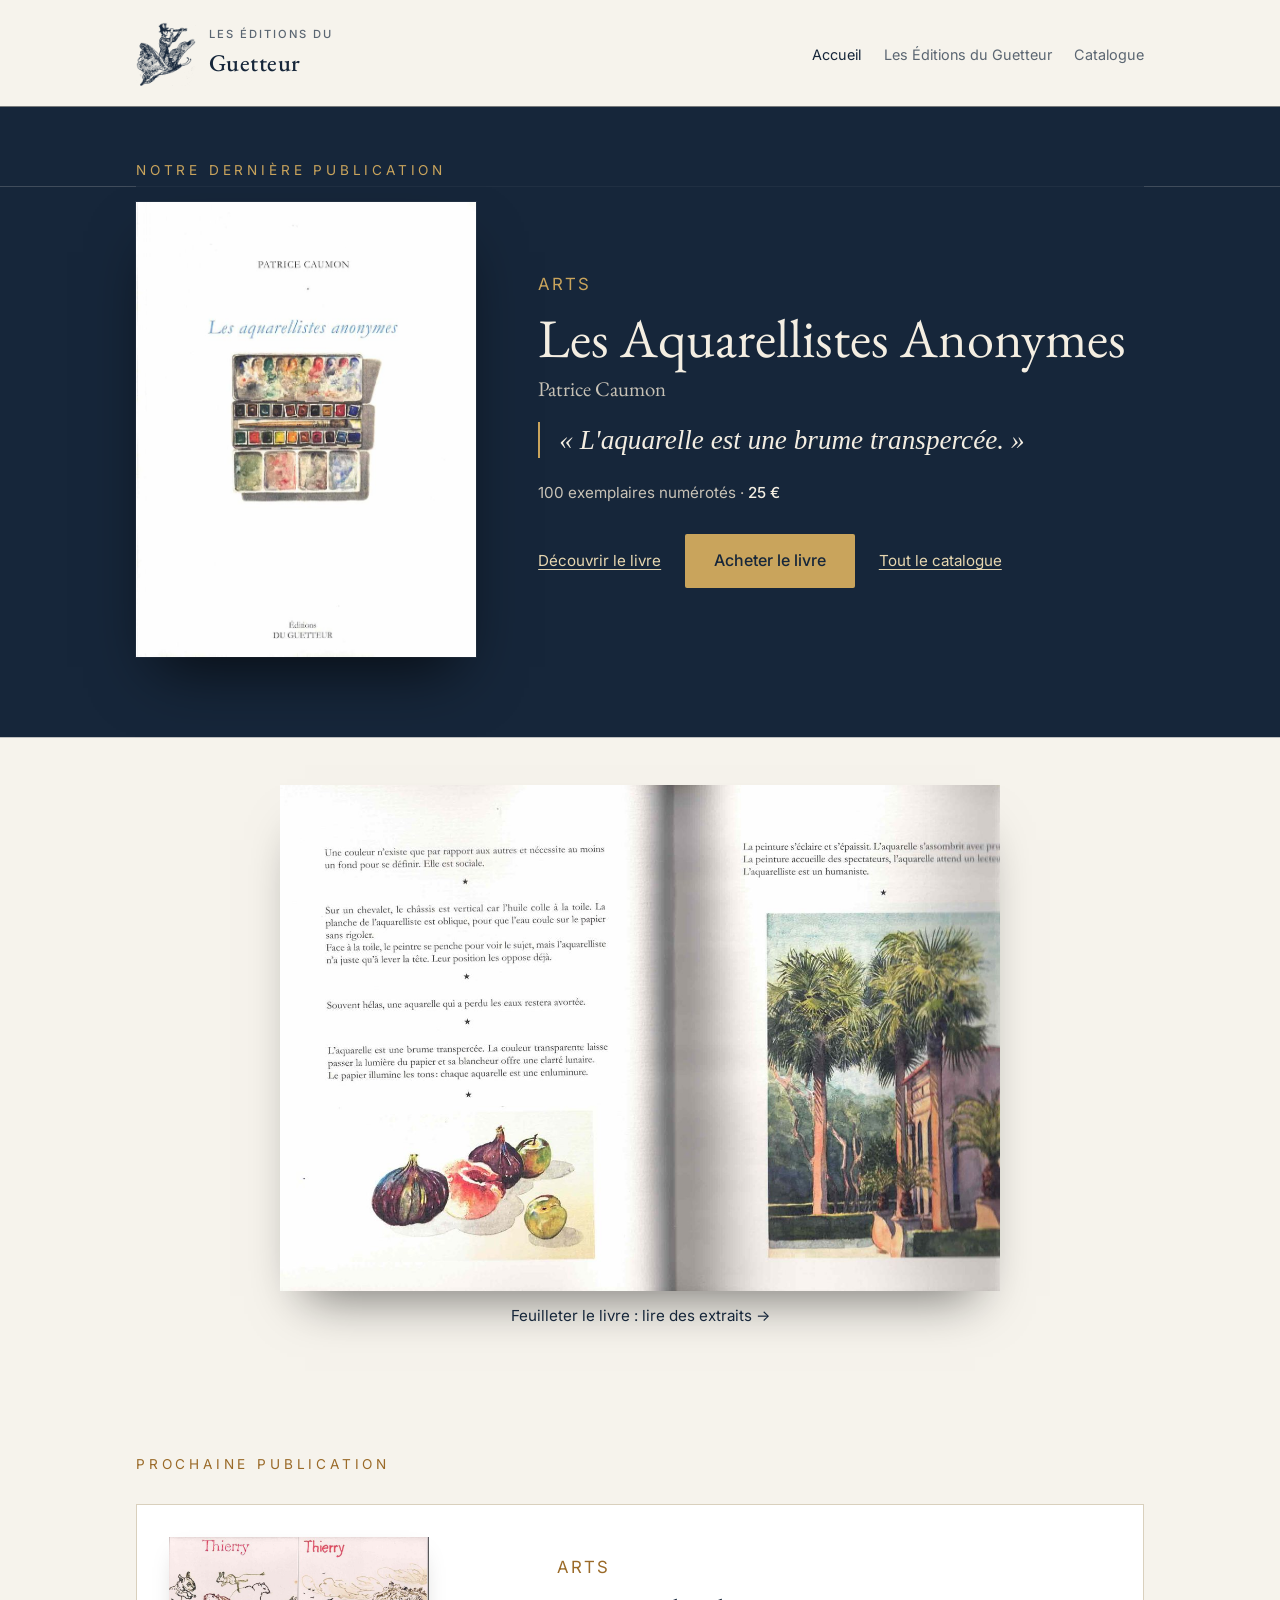
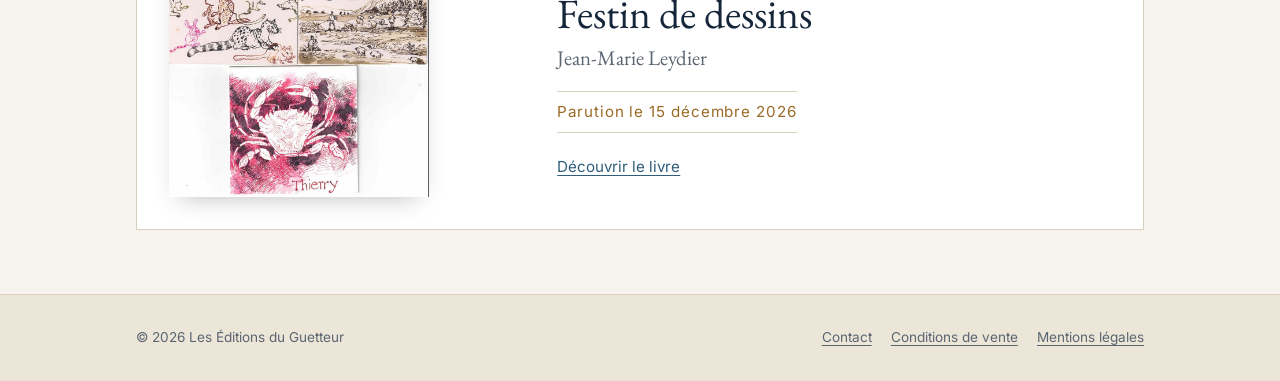
==== commit 976c3244: "Style « Vitrine » sur tout le site, Festin de dessins, couvertures harmonisées, exemples retirés Co-" ====
--- a/index.html
+++ b/index.html
@@ -60,15 +60,15 @@
     <section class="a-venir" aria-labelledby="titre-a-venir" data-sortie="2026-12-15">
       <h2 class="titre-section" id="titre-a-venir">Prochaine publication</h2>
       <div class="a-la-une">
-        <a class="a-la-une-couverture" href="livres/repas-de-dessins.html" tabindex="-1" aria-hidden="true">
-          <img class="couverture-img" src="img/repas-de-dessins-couverture.jpg" alt="" width="900" height="900" loading="lazy">
+        <a class="a-la-une-couverture" href="livres/festin-de-dessins.html" tabindex="-1" aria-hidden="true">
+          <img class="couverture-img" src="img/festin-de-dessins-couverture.jpg" alt="" width="900" height="900" loading="lazy">
         </a>
         <div>
           <p class="surtitre">Arts</p>
-          <h3><a href="livres/repas-de-dessins.html">Repas de Dessins</a></h3>
+          <h3><a href="livres/festin-de-dessins.html">Festin de dessins</a></h3>
           <p class="auteur">Jean-Marie Leydier</p>
           <p class="sortie">Parution le <time datetime="2026-12-15">15 décembre 2026</time></p>
-          <p class="liens"><a href="livres/repas-de-dessins.html">Découvrir le livre</a></p>
+          <p class="liens"><a href="livres/festin-de-dessins.html">Découvrir le livre</a></p>
         </div>
       </div>
     </section>
--- a/style.css
+++ b/style.css
@@ -1,14 +1,20 @@
 /* Les Éditions du Guetteur — feuille de style unique */
 
 :root {
-  --papier: #eaf3fa;        /* bleu clair */
-  --papier-2: #d9e9f5;
+  /* Style « Vitrine » choisi par Thierry le 23 nov. 2026 : ivoire, bleu nuit et or */
+  --papier: #f6f3ec;        /* ivoire */
+  --papier-2: #ece6d8;
   --encre: #16263a;
-  --encre-douce: #4a5d72;
-  --filet: #c3d7e8;
-  --accent: #2f5d7c;        /* bleu aquarelle */
+  --encre-douce: #5b6672;
+  --filet: #d9d0bd;
+  --accent: #2f5d7c;        /* bleu aquarelle (liens) */
   --accent-fonce: #234863;
   --ocre: #9a6a28;
+  --nuit: #16263a;          /* bandeaux sombres */
+  --or: #c9a45c;            /* touches dorées, boutons */
+  --or-clair: #e6d6b0;      /* liens sur fond sombre */
+  --ivoire: #f4eee2;        /* texte sur fond sombre */
+  --ivoire-doux: #c8c2b6;
   --largeur: 1040px;
   --serif: "EB Garamond", Garamond, Georgia, serif;
   --sans: "Inter", system-ui, -apple-system, sans-serif;
@@ -228,31 +234,13 @@
   font-weight: 500;
   letter-spacing: .12em;
   text-transform: uppercase;
-  color: #fff;
-  background: var(--accent);
+  color: var(--or);
+  background: var(--nuit);
   padding: .35rem .6rem;
 }
-.bandeau-bas { top: auto; left: auto; bottom: 2.6rem; right: .7rem; }
-
-/* Livres tests (fictifs, à retirer avant le lancement) */
-.fiche-test { cursor: default; }
-.bandeau-test { background: var(--ocre); top: auto; left: auto; bottom: 2.6rem; right: .7rem; }
+.bandeau-bas { top: auto; left: auto; bottom: 22%; right: .7rem; }
+
 .vignette .bandeau { z-index: 1; }
-.couverture.teinte-ocre::before {
-  background:
-    radial-gradient(ellipse 50% 35% at 35% 60%, rgba(192,138,62,.45), transparent 70%),
-    radial-gradient(ellipse 35% 25% at 70% 70%, rgba(154,106,40,.30), transparent 70%);
-}
-.couverture.teinte-vert::before {
-  background:
-    radial-gradient(ellipse 50% 35% at 40% 60%, rgba(122,150,98,.45), transparent 70%),
-    radial-gradient(ellipse 35% 25% at 70% 50%, rgba(47,93,124,.25), transparent 70%);
-}
-.couverture.teinte-gris::before {
-  background:
-    radial-gradient(ellipse 55% 35% at 45% 62%, rgba(74,93,114,.40), transparent 70%),
-    radial-gradient(ellipse 30% 22% at 70% 72%, rgba(22,38,58,.25), transparent 70%);
-}
 .fiche .details-fiche { font-family: var(--sans); font-size: .8rem; line-height: 1.5; margin-top: .4rem; }
 
 /* Catalogue : rubriques */
@@ -325,12 +313,21 @@
   line-height: 1.05;
   font-weight: 500;
 }
+/* Mention de l'éditeur : même dessin que la couverture des Aquarellistes
+   (« Éditions » puis « DU GUETTEUR », centrés en bas, en Garamond) */
 .couverture .c-editeur {
-  font-family: var(--sans);
-  font-size: clamp(.5rem, 1.4vw, .7rem);
-  letter-spacing: .14em;
+  align-self: center;
+  text-align: center;
+  font-family: var(--serif);
+  font-size: clamp(.62rem, 1.6vw, .85rem);
+  line-height: 1.25;
+  color: var(--encre);
+}
+.couverture .c-maison {
+  display: block;
   text-transform: uppercase;
-  color: var(--encre-douce);
+  letter-spacing: .06em;
+  font-size: .92em;
 }
 
 /* Page livre */
@@ -364,8 +361,8 @@
 .prix small { display: block; font-family: var(--sans); font-size: .75rem; color: var(--encre-douce); }
 .bouton {
   display: inline-block;
-  background: var(--accent);
-  color: #fff;
+  background: var(--or);
+  color: var(--nuit);
   font-family: var(--sans);
   font-size: 1rem;
   font-weight: 500;
@@ -373,7 +370,7 @@
   border-radius: 2px;
   text-decoration: none;
 }
-.bouton:hover { background: var(--accent-fonce); color: #fff; }
+.bouton:hover { background: #d8b673; color: var(--nuit); }
 .achat .note { font-family: var(--sans); font-size: .8rem; color: var(--encre-douce); flex-basis: 100%; margin: 0; }
 
 .parution {
@@ -455,30 +452,24 @@
 
 /* Page « Les Éditions du Guetteur » : deux volets, lecteurs et auteurs */
 .volet {
-  border-left: 3px solid var(--accent);
+  border-left: 3px solid var(--or);
   padding: .2rem 0 .2rem 1.4rem;
   margin: 0 0 2.4rem;
 }
 .volet h2 { margin-top: 0; font-size: 1.5rem; }
 .volet > p { margin: 0 0 .8rem; }
 .volet .domaines { margin-bottom: 0; }
-.manuscrit {
-  background: var(--papier-2);
-  border: 1px solid var(--filet);
-  padding: 1.2rem 1.4rem;
-  margin-top: 1.2rem;
-}
-.manuscrit h3 {
-  font-family: var(--sans);
-  font-size: .8rem;
-  font-weight: 500;
-  letter-spacing: .14em;
-  text-transform: uppercase;
-  color: var(--ocre);
-  margin: 0 0 .6rem;
-}
-.manuscrit p { margin: 0 0 .7rem; font-size: 1.1rem; }
-.manuscrit p:last-child { margin-bottom: 0; }
+.volet .apres-domaines { margin: 1rem 0 0; }
+
+/* Projet éditorial : un domaine par ligne, bouton + phrase */
+.domaines.projet { flex-direction: column; gap: 1rem; margin-top: .8rem; }
+.domaines.projet li { display: grid; grid-template-columns: 13rem 1fr; gap: 1.2rem; align-items: center; }
+.domaines.projet a { text-align: center; }
+.domaines.projet p { margin: 0; }
+@media (max-width: 720px) {
+  .domaines.projet li { grid-template-columns: 1fr; gap: .4rem; }
+  .domaines.projet a { justify-self: start; }
+}
 
 /* Pied de page */
 
@@ -507,3 +498,111 @@
   .a-la-une { grid-template-columns: 1fr; gap: 2rem; padding-bottom: 3.5rem; }
   .a-la-une-couverture { max-width: 260px; }
 }
+
+/* ==========================================================================
+   Style « Vitrine » (23 nov. 2026) : un bandeau bleu nuit d'un bord à l'autre
+   de l'écran pour le haut de chaque page (livre à la une, page de livre,
+   titre des autres pages). Le bandeau est obtenu en CSS seul (ombre élargie
+   + découpe), sans changer le HTML.
+   ========================================================================== */
+
+main > .intro-courte,
+main > .a-la-une,
+.livre,
+.texte > .surtitre:first-child,
+.texte > h1 {
+  background: var(--nuit);
+  box-shadow: 0 0 0 100vmax var(--nuit);
+  clip-path: inset(0 -100vmax);
+  color: var(--ivoire);
+}
+
+/* Titres et petites lignes sur fond sombre */
+main > .intro-courte { max-width: none; padding: 3.5rem 0 2.5rem; }
+main > .intro-courte:has(+ .a-la-une) { padding-bottom: .5rem; }
+main > .intro-courte:not(:has(+ .a-la-une)) { margin-bottom: 1.5rem; }
+main > .intro-courte h1 { color: var(--ivoire); }
+main > .intro-courte h1:only-child {
+  font-family: var(--sans);
+  font-size: .85rem;
+  letter-spacing: .28em;
+  text-transform: uppercase;
+  color: var(--or);
+  margin: 0;
+}
+main > .intro-courte .surtitre,
+main > .a-la-une .surtitre,
+.livre .surtitre,
+.texte > .surtitre:first-child { color: var(--or); }
+
+/* Accueil : le livre en vitrine */
+main > .a-la-une h2 { font-size: clamp(2.2rem, 5vw, 3.4rem); }
+main > .a-la-une h2 a { color: var(--ivoire); }
+main > .a-la-une h2 a:hover { color: var(--or); }
+main > .a-la-une .auteur,
+main > .a-la-une .rarete { color: var(--ivoire-doux); }
+main > .a-la-une .rarete strong { color: var(--ivoire); }
+main > .a-la-une .citation-une { color: var(--ivoire); border-left-color: var(--or); }
+main > .a-la-une .liens a:not(.bouton),
+.livre a:not(.bouton) { color: var(--or-clair); }
+main > .a-la-une .liens a:not(.bouton):hover,
+.livre a:not(.bouton):hover { color: var(--ivoire); }
+main > .a-la-une .couverture-img,
+.livre .couverture-img,
+.livre .couverture { box-shadow: 0 30px 60px -20px rgba(0,0,0,.7), 0 0 0 1px rgba(255,255,255,.06); }
+
+/* Accueil : la double page, sous le bandeau (sans le chevaucher, demande de Thierry du 23 nov. 2026) */
+.feuilleter { margin-top: 3rem; color: var(--encre); max-width: 720px; margin-left: auto; margin-right: auto; text-align: center; }
+.feuilleter img { box-shadow: 0 30px 50px -25px rgba(0,0,0,.55); }
+
+/* Accueil : prochaine publication dans un encart blanc */
+.a-venir { border-top: 0; }
+.a-venir .titre-section {
+  font-family: var(--sans);
+  font-size: .85rem;
+  letter-spacing: .28em;
+  text-transform: uppercase;
+  color: var(--ocre);
+}
+.a-venir .a-la-une {
+  background: #fff;
+  border: 1px solid var(--filet);
+  padding: 2rem;
+  margin-bottom: 4rem;
+  grid-template-columns: minmax(0, 3fr) minmax(0, 5fr);
+}
+.a-venir .a-la-une-couverture { max-width: 260px; }
+.a-venir .sortie {
+  background: transparent;
+  border: 0;
+  border-top: 1px solid var(--filet);
+  border-bottom: 1px solid var(--filet);
+  padding: .5rem 0;
+  color: var(--ocre);
+  letter-spacing: .06em;
+}
+
+/* Page d'un livre : couverture et achat dans le bandeau */
+.livre h1 { color: var(--ivoire); }
+.livre .auteur,
+.livre .note,
+.livre .prix small,
+.livre .photo-lecture figcaption { color: var(--ivoire-doux); }
+.livre .prix { color: var(--ivoire); }
+.livre .achat,
+.livre .parution { border-color: rgba(244, 238, 226, .18); }
+.livre .parution-date { background: transparent; border-color: var(--or); color: var(--or); }
+.livre .caracteristiques dt { color: #a7adb5; }
+.livre + .livre-suite { border-top: 0; }
+
+/* Autres pages : le titre dans le bandeau */
+.texte { padding-top: 0; }
+.texte > .surtitre:first-child { margin: 0; padding-top: 3rem; }
+.texte > h1 { margin: 0 0 2.5rem; padding: 3rem 0 2.5rem; color: var(--ivoire); }
+.texte > .surtitre:first-child + h1 { padding-top: .4rem; }
+
+@media (max-width: 720px) {
+  .feuilleter { margin-top: 2rem; }
+  .a-venir .a-la-une { grid-template-columns: 1fr; padding: 1.4rem; }
+  main > .intro-courte { padding-top: 2.5rem; }
+}
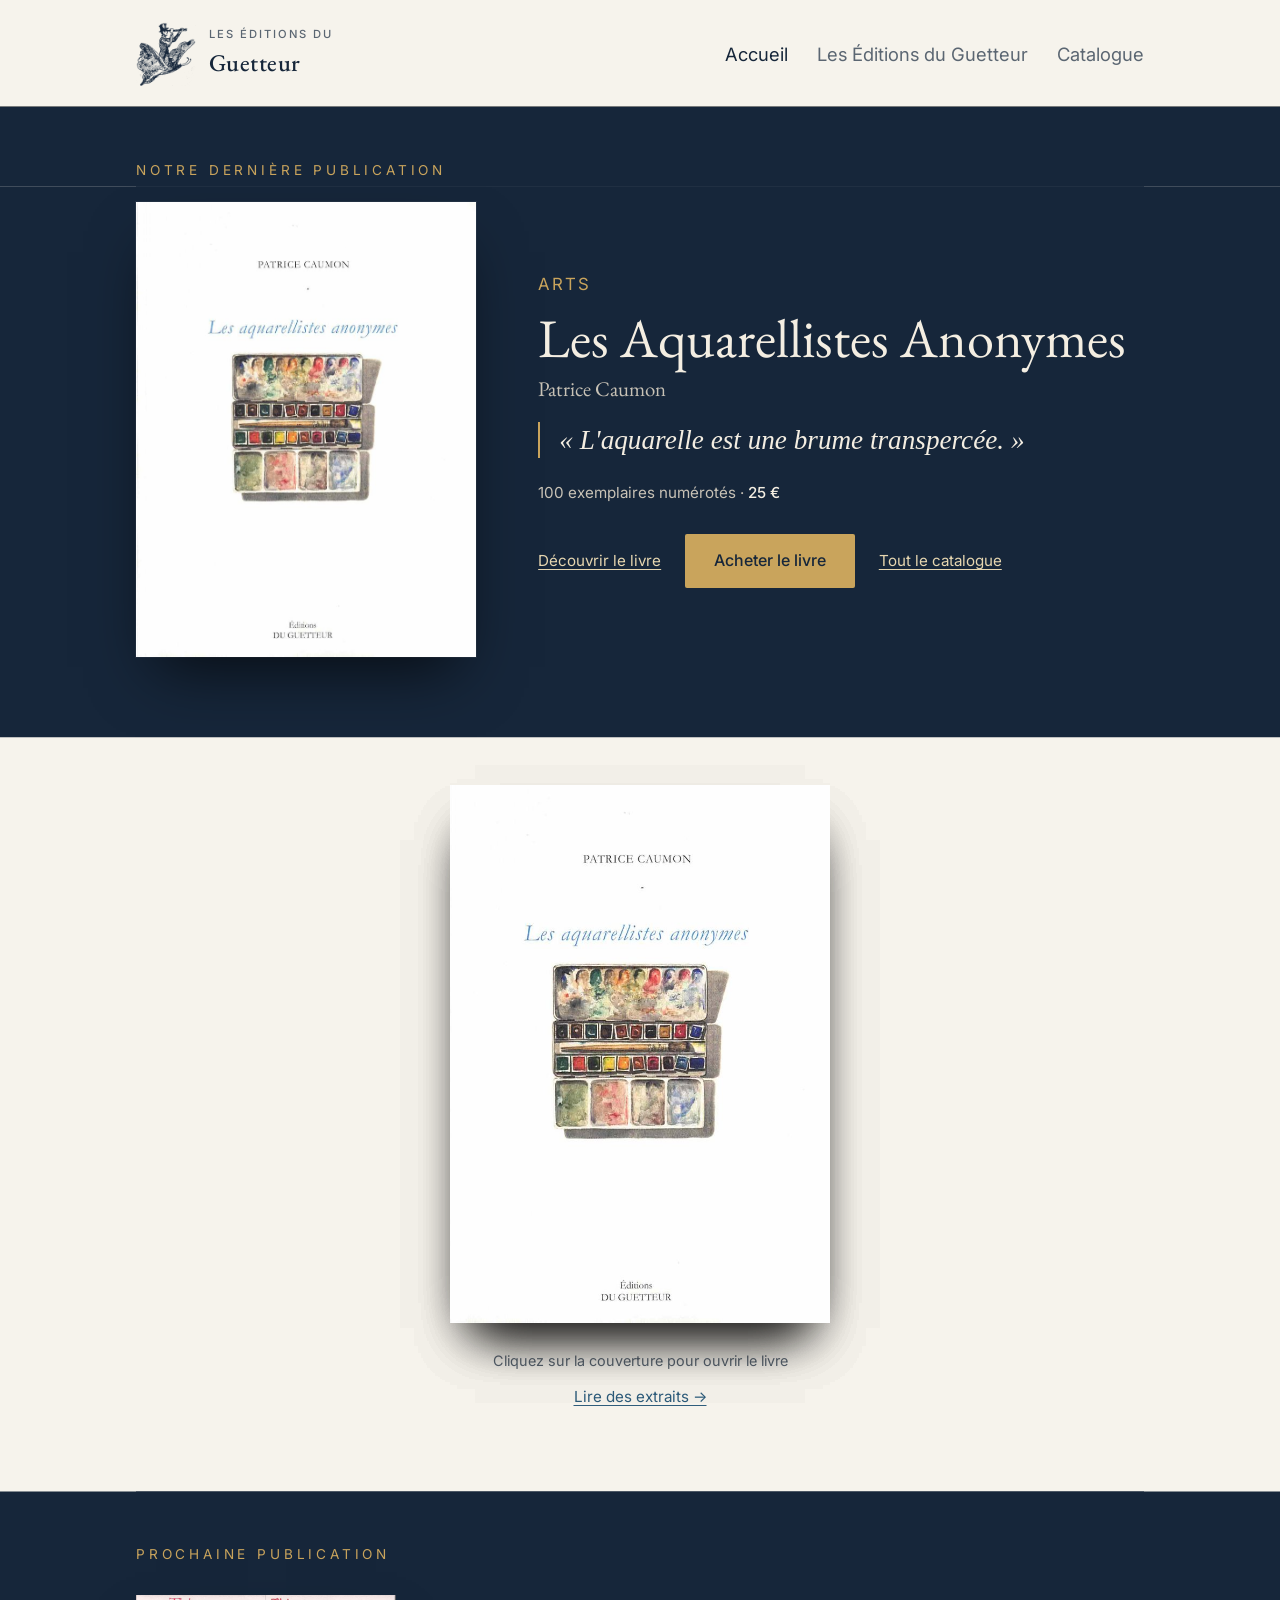
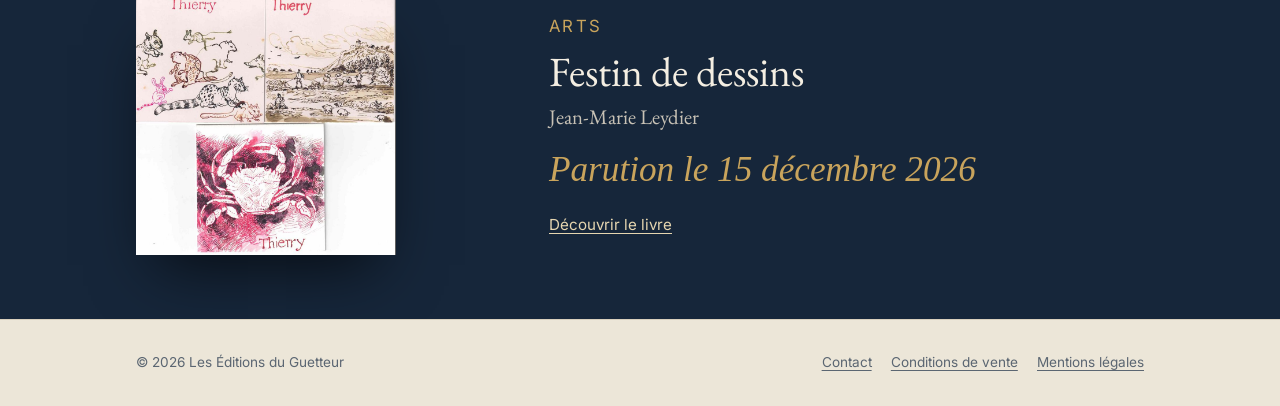
==== commit cdbba3ed: "Livre à feuilleter (accueil et extraits des Aquarellistes), menu agrandi, légende descendue Co-Autho" ====
--- a/index.html
+++ b/index.html
@@ -9,7 +9,7 @@
   <link rel="preconnect" href="https://fonts.googleapis.com">
   <link rel="preconnect" href="https://fonts.gstatic.com" crossorigin>
   <link href="https://fonts.googleapis.com/css2?family=EB+Garamond:ital,wght@0,400;0,500;1,400&family=Inter:wght@400;500&display=swap" rel="stylesheet">
-  <link rel="stylesheet" href="style.css">
+  <link rel="stylesheet" href="style.css?v=2026-11-23c">
 </head>
 <body>
   <header class="entete">
@@ -49,11 +49,24 @@
       </div>
     </section>
 
-    <!-- Feuilleter : une double page du livre en vente -->
-    <a class="feuilleter" href="livres/les-aquarellistes-anonymes.html#titre-extraits">
-      <img src="img/aquarellistes-pages.jpg" alt="Double page des Aquarellistes Anonymes : courts textes sur l'aquarelle, une nature morte aux figues et un paysage de palmiers" width="1400" height="984" loading="lazy">
-      <span class="feuilleter-legende">Feuilleter le livre : lire des extraits →</span>
-    </a>
+    <!-- Feuilleter : le livre en vente, à feuilleter -->
+    <!-- Livre à feuilleter (CSS seul, sans JavaScript) : une case par feuille, la page de droite
+         tourne la feuille, la page de gauche revient en arrière. Images dans img/aquarellistes-feuillet-*.jpg
+         (pages de 695 × 984 px). Pour ajouter une feuille : une case, une <span class="feuille fN">, et les
+         règles fN dans style.css (« Livre à feuilleter »). -->
+    <div class="feuilletage">
+      <input type="checkbox" id="tourner-1" class="tourner-case">
+      <input type="checkbox" id="tourner-2" class="tourner-case">
+      <input type="checkbox" id="tourner-3" class="tourner-case">
+      <div class="livre-3d" role="group" aria-label="Livre à feuilleter : cliquez sur la page de droite pour tourner, sur la page de gauche pour revenir">
+        <span class="page page-droite"><img src="img/aquarellistes-feuillet-3-droite.jpg" alt="" loading="lazy"></span>
+        <span class="feuille f1"><label for="tourner-1" class="recto"><img src="img/aquarellistes-couverture.jpg" alt="" loading="lazy"></label><label for="tourner-1" class="verso"><img src="img/aquarellistes-feuillet-1-gauche.jpg" alt="" loading="lazy"></label></span>
+        <span class="feuille f2"><label for="tourner-2" class="recto"><img src="img/aquarellistes-feuillet-1-droite.jpg" alt="" loading="lazy"></label><label for="tourner-2" class="verso"><img src="img/aquarellistes-feuillet-2-gauche.jpg" alt="" loading="lazy"></label></span>
+        <span class="feuille f3"><label for="tourner-3" class="recto"><img src="img/aquarellistes-feuillet-2-droite.jpg" alt="" loading="lazy"></label><label for="tourner-3" class="verso"><img src="img/aquarellistes-feuillet-3-gauche.jpg" alt="" loading="lazy"></label></span>
+      </div>
+      <p class="feuilletage-aide"><span class="si-ferme">Cliquez sur la couverture pour ouvrir le livre</span><span class="si-ouvert">Page de droite : tourner la page · page de gauche : revenir en arrière</span></p>
+      <a class="feuilleter-legende" href="livres/les-aquarellistes-anonymes.html#titre-extraits">Lire des extraits →</a>
+    </div>
 
     <!-- Prochaine publication : à la date de sortie, ce livre devient la « dernière publication »
          ci-dessus et rejoint catalogue.html, dans sa rubrique -->
--- a/style.css
+++ b/style.css
@@ -78,7 +78,7 @@
   text-transform: uppercase;
   color: var(--encre-douce);
 }
-.nav { display: flex; flex-wrap: wrap; gap: .4rem 1.4rem; font-family: var(--sans); font-size: .9rem; }
+.nav { display: flex; flex-wrap: wrap; gap: .4rem 1.8rem; font-family: var(--sans); font-size: 1.15rem; }
 .nav a { color: var(--encre-douce); text-decoration: none; }
 .nav a:hover, .nav a[aria-current] { color: var(--encre); }
 
@@ -160,7 +160,7 @@
   transition: transform .25s ease, box-shadow .25s ease;
 }
 .feuilleter:hover img { transform: translateY(-3px); box-shadow: 0 18px 30px -12px rgba(31,29,26,.35); }
-.feuilleter-legende { display: block; font-family: var(--sans); font-size: .95rem; margin-top: .8rem; }
+.feuilleter-legende { display: block; font-family: var(--sans); font-size: .95rem; margin-top: 3.2rem; }
 .feuilleter:hover .feuilleter-legende { color: var(--accent-fonce); text-decoration: underline; text-underline-offset: 3px; }
 
 /* Accueil : prochaine publication */
@@ -555,32 +555,45 @@
 .feuilleter { margin-top: 3rem; color: var(--encre); max-width: 720px; margin-left: auto; margin-right: auto; text-align: center; }
 .feuilleter img { box-shadow: 0 30px 50px -25px rgba(0,0,0,.55); }
 
-/* Accueil : prochaine publication dans un encart blanc */
-.a-venir { border-top: 0; }
+/* Accueil : prochaine publication dans un bandeau bleu nuit pleine largeur
+   (bandeau « A » choisi par Thierry le 23 nov. 2026), date en grand italique doré */
+.a-venir {
+  background: var(--nuit);
+  box-shadow: 0 0 0 100vmax var(--nuit);
+  clip-path: inset(0 -100vmax);
+  color: var(--ivoire);
+  border-top: 0;
+  padding: 3.5rem 0 4rem;
+  margin-top: 2rem;
+}
 .a-venir .titre-section {
   font-family: var(--sans);
   font-size: .85rem;
   letter-spacing: .28em;
   text-transform: uppercase;
-  color: var(--ocre);
-}
-.a-venir .a-la-une {
-  background: #fff;
-  border: 1px solid var(--filet);
-  padding: 2rem;
-  margin-bottom: 4rem;
-  grid-template-columns: minmax(0, 3fr) minmax(0, 5fr);
-}
+  color: var(--or);
+}
+.a-venir .a-la-une { padding: 0; grid-template-columns: minmax(0, 3fr) minmax(0, 5fr); }
 .a-venir .a-la-une-couverture { max-width: 260px; }
+.a-venir .a-la-une-couverture img { box-shadow: 0 30px 60px -20px rgba(0,0,0,.7); }
+.a-venir .surtitre { color: var(--or); }
+.a-venir h3 a { color: var(--ivoire); }
+.a-venir h3 a:hover { color: var(--or); }
+.a-venir .auteur { color: var(--ivoire-doux); }
 .a-venir .sortie {
+  display: block;
   background: transparent;
   border: 0;
-  border-top: 1px solid var(--filet);
-  border-bottom: 1px solid var(--filet);
-  padding: .5rem 0;
-  color: var(--ocre);
-  letter-spacing: .06em;
-}
+  padding: 0;
+  margin-top: .6rem;
+  color: var(--or);
+  font-family: var(--serif);
+  font-style: italic;
+  font-size: clamp(1.6rem, 3.5vw, 2.2rem);
+  line-height: 1.2;
+}
+.a-venir .liens a { color: var(--or-clair); }
+.a-venir .liens a:hover { color: var(--ivoire); }
 
 /* Page d'un livre : couverture et achat dans le bandeau */
 .livre h1 { color: var(--ivoire); }
@@ -603,6 +616,68 @@
 
 @media (max-width: 720px) {
   .feuilleter { margin-top: 2rem; }
-  .a-venir .a-la-une { grid-template-columns: 1fr; padding: 1.4rem; }
+  .a-venir .a-la-une { grid-template-columns: 1fr; }
+  .a-venir { padding: 2.5rem 0 3rem; }
   main > .intro-courte { padding-top: 2.5rem; }
 }
+
+/* ==========================================================================
+   Livre à feuilleter (23 nov. 2026), accueil et catalogue, CSS seul.
+   Une case à cocher par feuille ; cochée, la feuille tourne (rotateY).
+   Les feuilles non tournées s'empilent à droite (la 1re dessus), les feuilles
+   tournées à gauche (la dernière dessus) : z-index changé à mi-rotation.
+   ========================================================================== */
+.feuilletage { max-width: 760px; margin: 3rem auto 5rem; text-align: center; }
+.tourner-case { position: absolute; opacity: 0; pointer-events: none; }
+.livre-3d {
+  display: block; position: relative;
+  width: 100%; aspect-ratio: 1390 / 984;
+  perspective: 2400px;
+  transform: translateX(-25%);          /* livre fermé : couverture au centre */
+  transition: transform 1s cubic-bezier(.4,.1,.2,1);
+}
+#tourner-1:checked ~ .livre-3d { transform: none; }
+.livre-3d .page, .livre-3d .feuille { position: absolute; top: 0; left: 50%; width: 50%; height: 100%; }
+.livre-3d img { width: 100%; height: 100%; object-fit: cover; display: block; }
+.page-droite { box-shadow: 0 30px 50px -25px rgba(0,0,0,.55); z-index: 1; }
+.page-droite::after, .recto::after { content: ""; position: absolute; inset: 0; background: linear-gradient(90deg, rgba(0,0,0,.18), transparent 12%); pointer-events: none; }
+.feuille {
+  transform-origin: left center; transform-style: preserve-3d;
+  transition: transform 1.2s cubic-bezier(.4,.1,.2,1), z-index 0s .6s;
+}
+.recto, .verso { position: absolute; inset: 0; cursor: pointer; backface-visibility: hidden; -webkit-backface-visibility: hidden; }
+.f1 .recto::after { background: none; }
+.recto { box-shadow: 0 30px 50px -25px rgba(0,0,0,.5); }
+.verso { transform: rotateY(180deg); }
+.verso::after { content: ""; position: absolute; inset: 0; background: linear-gradient(270deg, rgba(0,0,0,.18), transparent 12%); pointer-events: none; }
+/* Jusqu'à 10 feuilles (couverture comprise) : au-delà, ajouter des lignes fN sur le même modèle */
+.f1 { z-index: 29; }
+.f2 { z-index: 28; }
+.f3 { z-index: 27; }
+.f4 { z-index: 26; }
+.f5 { z-index: 25; }
+.f6 { z-index: 24; }
+.f7 { z-index: 23; }
+.f8 { z-index: 22; }
+.f9 { z-index: 21; }
+.f10 { z-index: 20; }
+#tourner-1:checked ~ .livre-3d .f1 { transform: rotateY(-180deg); z-index: 41; }
+#tourner-2:checked ~ .livre-3d .f2 { transform: rotateY(-180deg); z-index: 42; }
+#tourner-3:checked ~ .livre-3d .f3 { transform: rotateY(-180deg); z-index: 43; }
+#tourner-4:checked ~ .livre-3d .f4 { transform: rotateY(-180deg); z-index: 44; }
+#tourner-5:checked ~ .livre-3d .f5 { transform: rotateY(-180deg); z-index: 45; }
+#tourner-6:checked ~ .livre-3d .f6 { transform: rotateY(-180deg); z-index: 46; }
+#tourner-7:checked ~ .livre-3d .f7 { transform: rotateY(-180deg); z-index: 47; }
+#tourner-8:checked ~ .livre-3d .f8 { transform: rotateY(-180deg); z-index: 48; }
+#tourner-9:checked ~ .livre-3d .f9 { transform: rotateY(-180deg); z-index: 49; }
+#tourner-10:checked ~ .livre-3d .f10 { transform: rotateY(-180deg); z-index: 50; }
+.tourner-case:focus-visible ~ .livre-3d { outline: 2px solid var(--or); outline-offset: 6px; }
+.feuilletage-aide { font-family: var(--sans); font-size: .9rem; color: var(--encre-douce); margin: 1.6rem 0 .4rem; }
+.feuilletage-aide .si-ouvert { display: none; }
+#tourner-1:checked ~ .feuilletage-aide .si-ouvert { display: inline; }
+#tourner-1:checked ~ .feuilletage-aide .si-ferme { display: none; }
+.feuilletage .feuilleter-legende { margin-top: .4rem; display: inline-block; }
+@media (prefers-reduced-motion: reduce) { .livre-3d, .feuille { transition: none; } }
+
+/* Page du livre : le livre à feuilleter sous le titre « Extraits » */
+.feuilletage-extraits { margin: 1.5rem auto 3rem; }
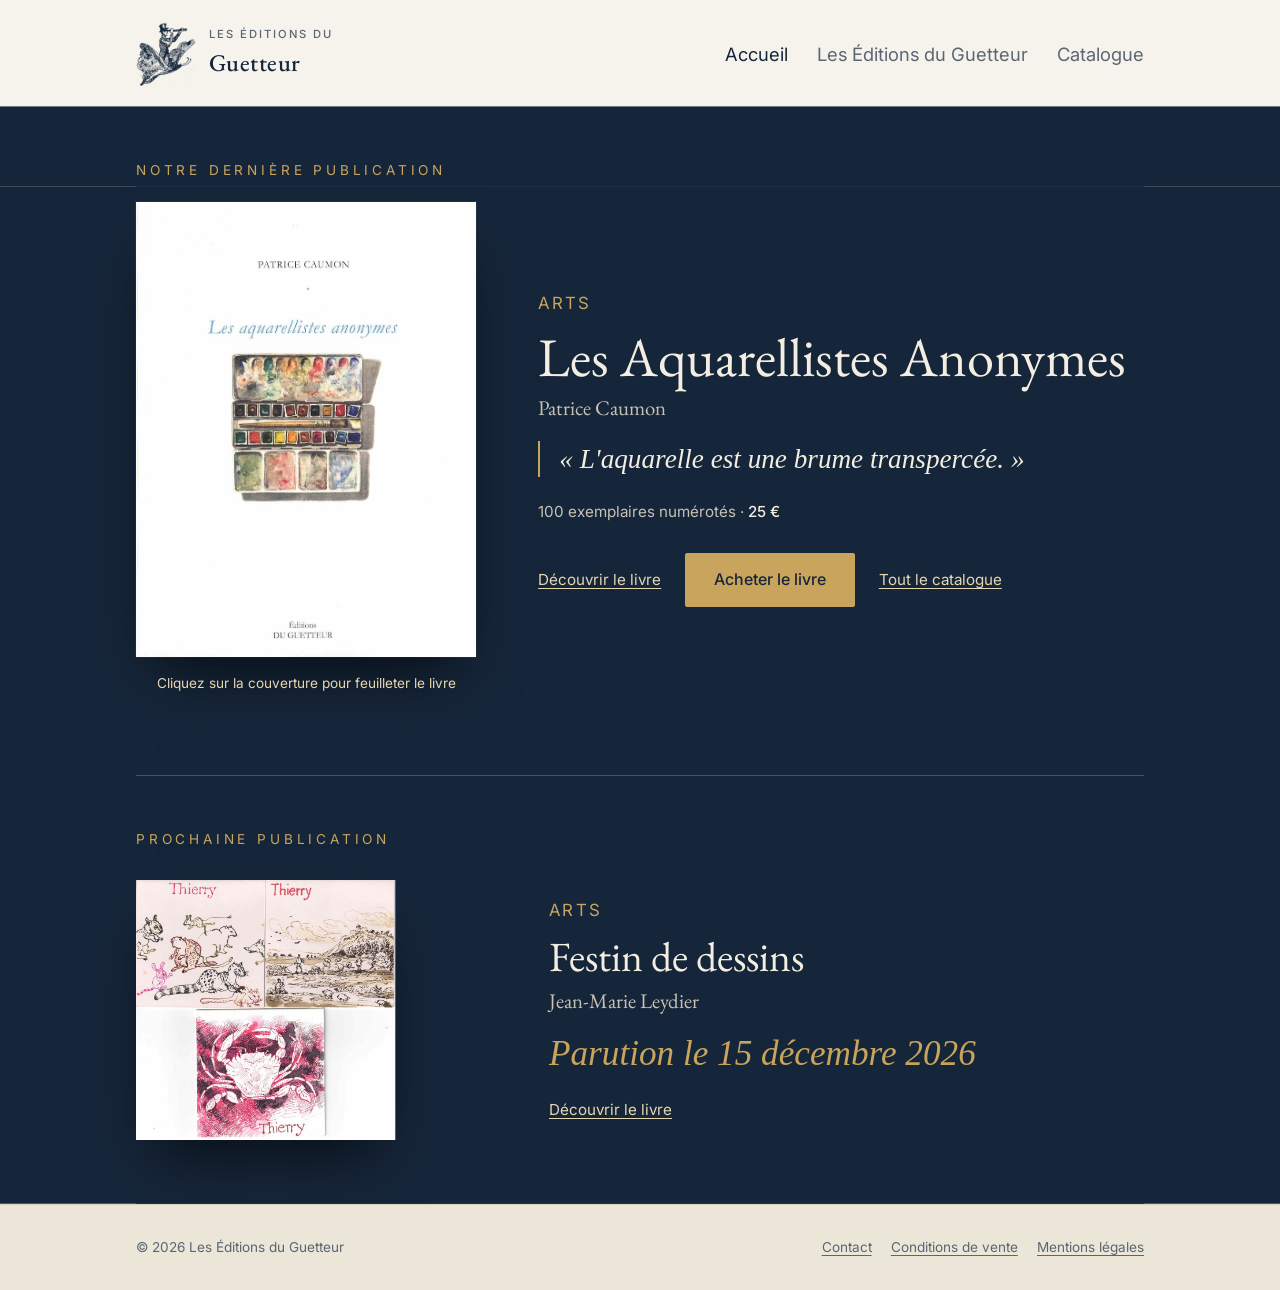
==== commit 225b6cd8: "Accueil : la couverture mène au livre à feuilleter, un seul livre présenté Co-Authored-By: Claude Op" ====
--- a/index.html
+++ b/index.html
@@ -9,7 +9,7 @@
   <link rel="preconnect" href="https://fonts.googleapis.com">
   <link rel="preconnect" href="https://fonts.gstatic.com" crossorigin>
   <link href="https://fonts.googleapis.com/css2?family=EB+Garamond:ital,wght@0,400;0,500;1,400&family=Inter:wght@400;500&display=swap" rel="stylesheet">
-  <link rel="stylesheet" href="style.css?v=2026-11-23c">
+  <link rel="stylesheet" href="style.css?v=2026-11-23e">
 </head>
 <body>
   <header class="entete">
@@ -31,8 +31,10 @@
     <!-- Dernière parution : à remplacer par le nouveau livre à chaque publication
          (le livre figure aussi dans catalogue.html, dans sa rubrique) -->
     <section class="a-la-une" aria-labelledby="titre-une">
-      <a class="a-la-une-couverture" href="livres/les-aquarellistes-anonymes.html" tabindex="-1" aria-hidden="true">
-        <img class="couverture-img" src="img/aquarellistes-couverture.jpg" alt="" width="747" height="1000">
+      <!-- La couverture mène au livre à feuilleter, sous « Extraits » sur la page du livre (demande de Thierry du 23 nov. 2026) -->
+      <a class="a-la-une-couverture" href="livres/les-aquarellistes-anonymes.html#titre-extraits">
+        <img class="couverture-img" src="img/aquarellistes-couverture.jpg" alt="Couverture des Aquarellistes Anonymes : feuilleter le livre" width="747" height="1000">
+        <span class="couverture-invite">Cliquez sur la couverture pour feuilleter le livre</span>
       </a>
       <div>
         <p class="surtitre">Arts</p>
@@ -49,24 +51,6 @@
       </div>
     </section>
 
-    <!-- Feuilleter : le livre en vente, à feuilleter -->
-    <!-- Livre à feuilleter (CSS seul, sans JavaScript) : une case par feuille, la page de droite
-         tourne la feuille, la page de gauche revient en arrière. Images dans img/aquarellistes-feuillet-*.jpg
-         (pages de 695 × 984 px). Pour ajouter une feuille : une case, une <span class="feuille fN">, et les
-         règles fN dans style.css (« Livre à feuilleter »). -->
-    <div class="feuilletage">
-      <input type="checkbox" id="tourner-1" class="tourner-case">
-      <input type="checkbox" id="tourner-2" class="tourner-case">
-      <input type="checkbox" id="tourner-3" class="tourner-case">
-      <div class="livre-3d" role="group" aria-label="Livre à feuilleter : cliquez sur la page de droite pour tourner, sur la page de gauche pour revenir">
-        <span class="page page-droite"><img src="img/aquarellistes-feuillet-3-droite.jpg" alt="" loading="lazy"></span>
-        <span class="feuille f1"><label for="tourner-1" class="recto"><img src="img/aquarellistes-couverture.jpg" alt="" loading="lazy"></label><label for="tourner-1" class="verso"><img src="img/aquarellistes-feuillet-1-gauche.jpg" alt="" loading="lazy"></label></span>
-        <span class="feuille f2"><label for="tourner-2" class="recto"><img src="img/aquarellistes-feuillet-1-droite.jpg" alt="" loading="lazy"></label><label for="tourner-2" class="verso"><img src="img/aquarellistes-feuillet-2-gauche.jpg" alt="" loading="lazy"></label></span>
-        <span class="feuille f3"><label for="tourner-3" class="recto"><img src="img/aquarellistes-feuillet-2-droite.jpg" alt="" loading="lazy"></label><label for="tourner-3" class="verso"><img src="img/aquarellistes-feuillet-3-gauche.jpg" alt="" loading="lazy"></label></span>
-      </div>
-      <p class="feuilletage-aide"><span class="si-ferme">Cliquez sur la couverture pour ouvrir le livre</span><span class="si-ouvert">Page de droite : tourner la page · page de gauche : revenir en arrière</span></p>
-      <a class="feuilleter-legende" href="livres/les-aquarellistes-anonymes.html#titre-extraits">Lire des extraits →</a>
-    </div>
 
     <!-- Prochaine publication : à la date de sortie, ce livre devient la « dernière publication »
          ci-dessus et rejoint catalogue.html, dans sa rubrique -->
--- a/style.css
+++ b/style.css
@@ -562,9 +562,9 @@
   box-shadow: 0 0 0 100vmax var(--nuit);
   clip-path: inset(0 -100vmax);
   color: var(--ivoire);
-  border-top: 0;
+  border-top: 1px solid rgba(201, 164, 92, .35);   /* fin filet doré entre les deux bandeaux */
   padding: 3.5rem 0 4rem;
-  margin-top: 2rem;
+  margin-top: 0;
 }
 .a-venir .titre-section {
   font-family: var(--sans);
@@ -681,3 +681,14 @@
 
 /* Page du livre : le livre à feuilleter sous le titre « Extraits » */
 .feuilletage-extraits { margin: 1.5rem auto 3rem; }
+
+/* Accueil : invitation à feuilleter, sous la couverture du bandeau */
+.couverture-invite {
+  display: block;
+  margin-top: 1rem;
+  font-family: var(--sans);
+  font-size: .85rem;
+  text-align: center;
+  color: var(--or-clair);
+}
+.a-la-une-couverture:hover .couverture-invite { color: var(--ivoire); text-decoration: underline; text-underline-offset: 3px; }
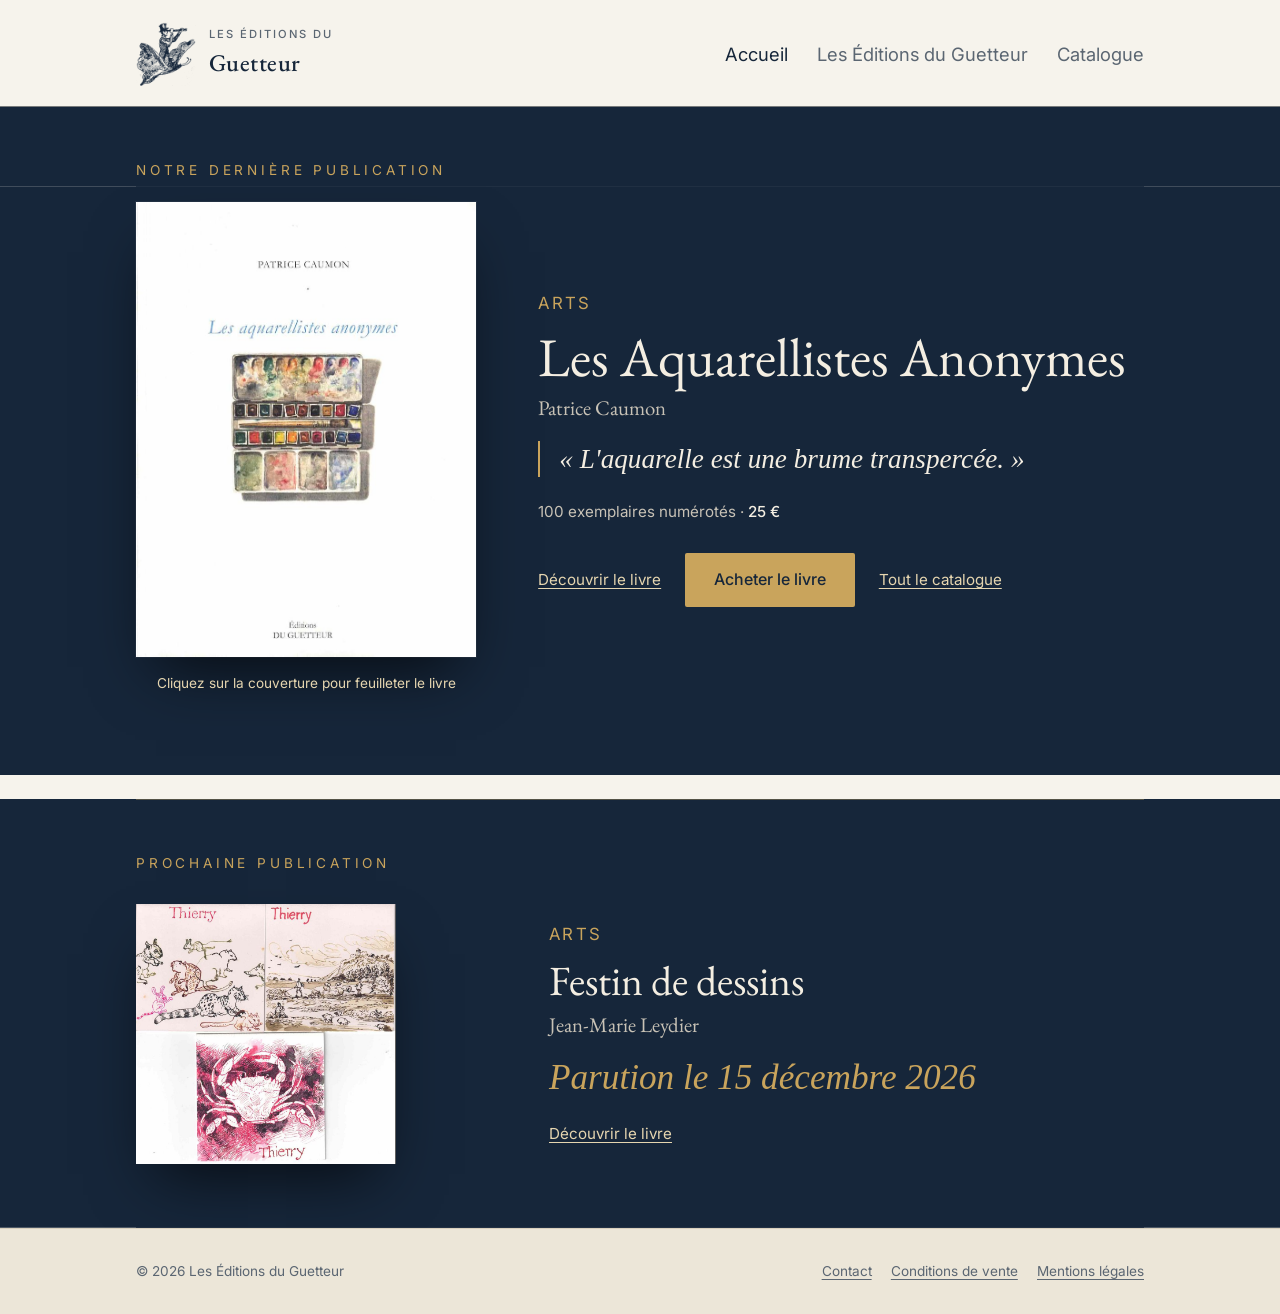
==== commit 5c476c17: "Accueil : léger espace entre les deux bandeaux bleus Co-Authored-By: Claude Opus 5.5 <noreply@anthro" ====
--- a/index.html
+++ b/index.html
@@ -9,7 +9,7 @@
   <link rel="preconnect" href="https://fonts.googleapis.com">
   <link rel="preconnect" href="https://fonts.gstatic.com" crossorigin>
   <link href="https://fonts.googleapis.com/css2?family=EB+Garamond:ital,wght@0,400;0,500;1,400&family=Inter:wght@400;500&display=swap" rel="stylesheet">
-  <link rel="stylesheet" href="style.css?v=2026-11-23e">
+  <link rel="stylesheet" href="style.css?v=2026-11-24">
 </head>
 <body>
   <header class="entete">
--- a/style.css
+++ b/style.css
@@ -564,7 +564,7 @@
   color: var(--ivoire);
   border-top: 1px solid rgba(201, 164, 92, .35);   /* fin filet doré entre les deux bandeaux */
   padding: 3.5rem 0 4rem;
-  margin-top: 0;
+  margin-top: 1.5rem;   /* léger espace ivoire entre les deux bandeaux (24 nov. 2026) */
 }
 .a-venir .titre-section {
   font-family: var(--sans);
